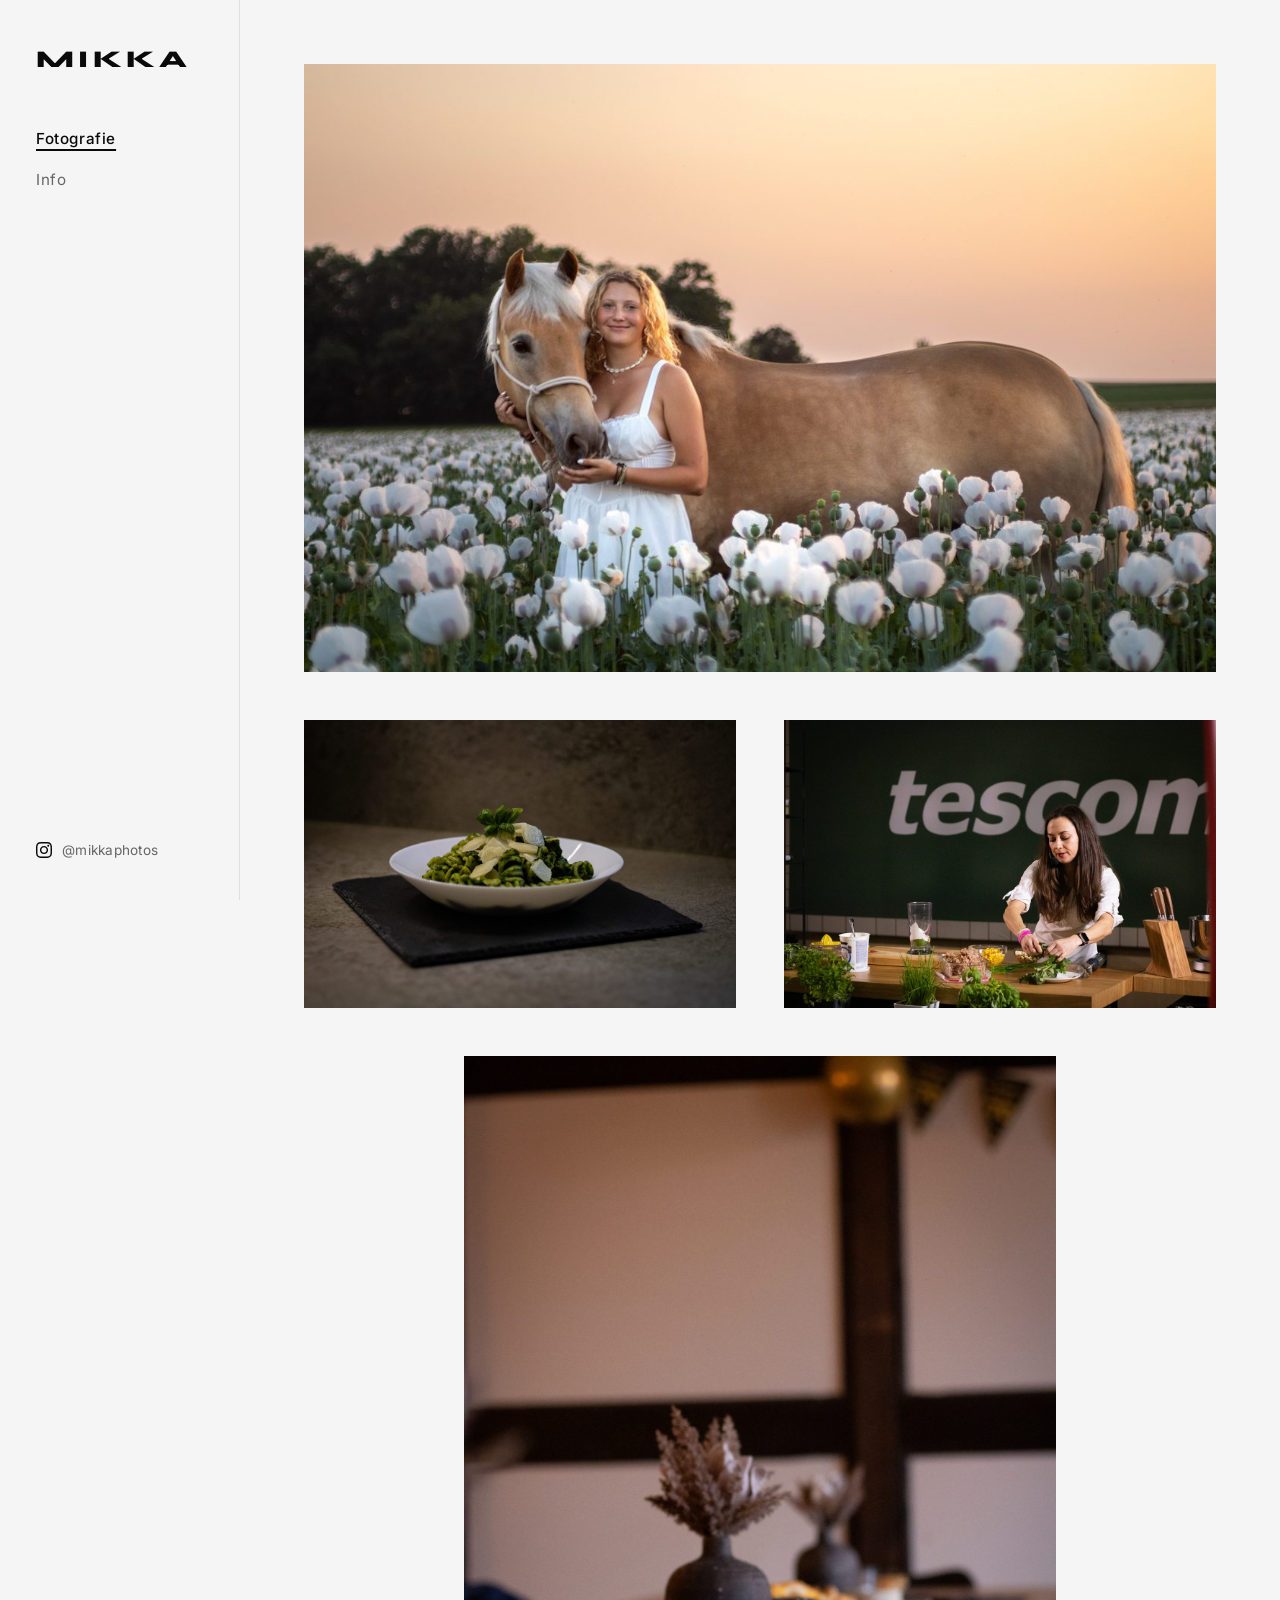
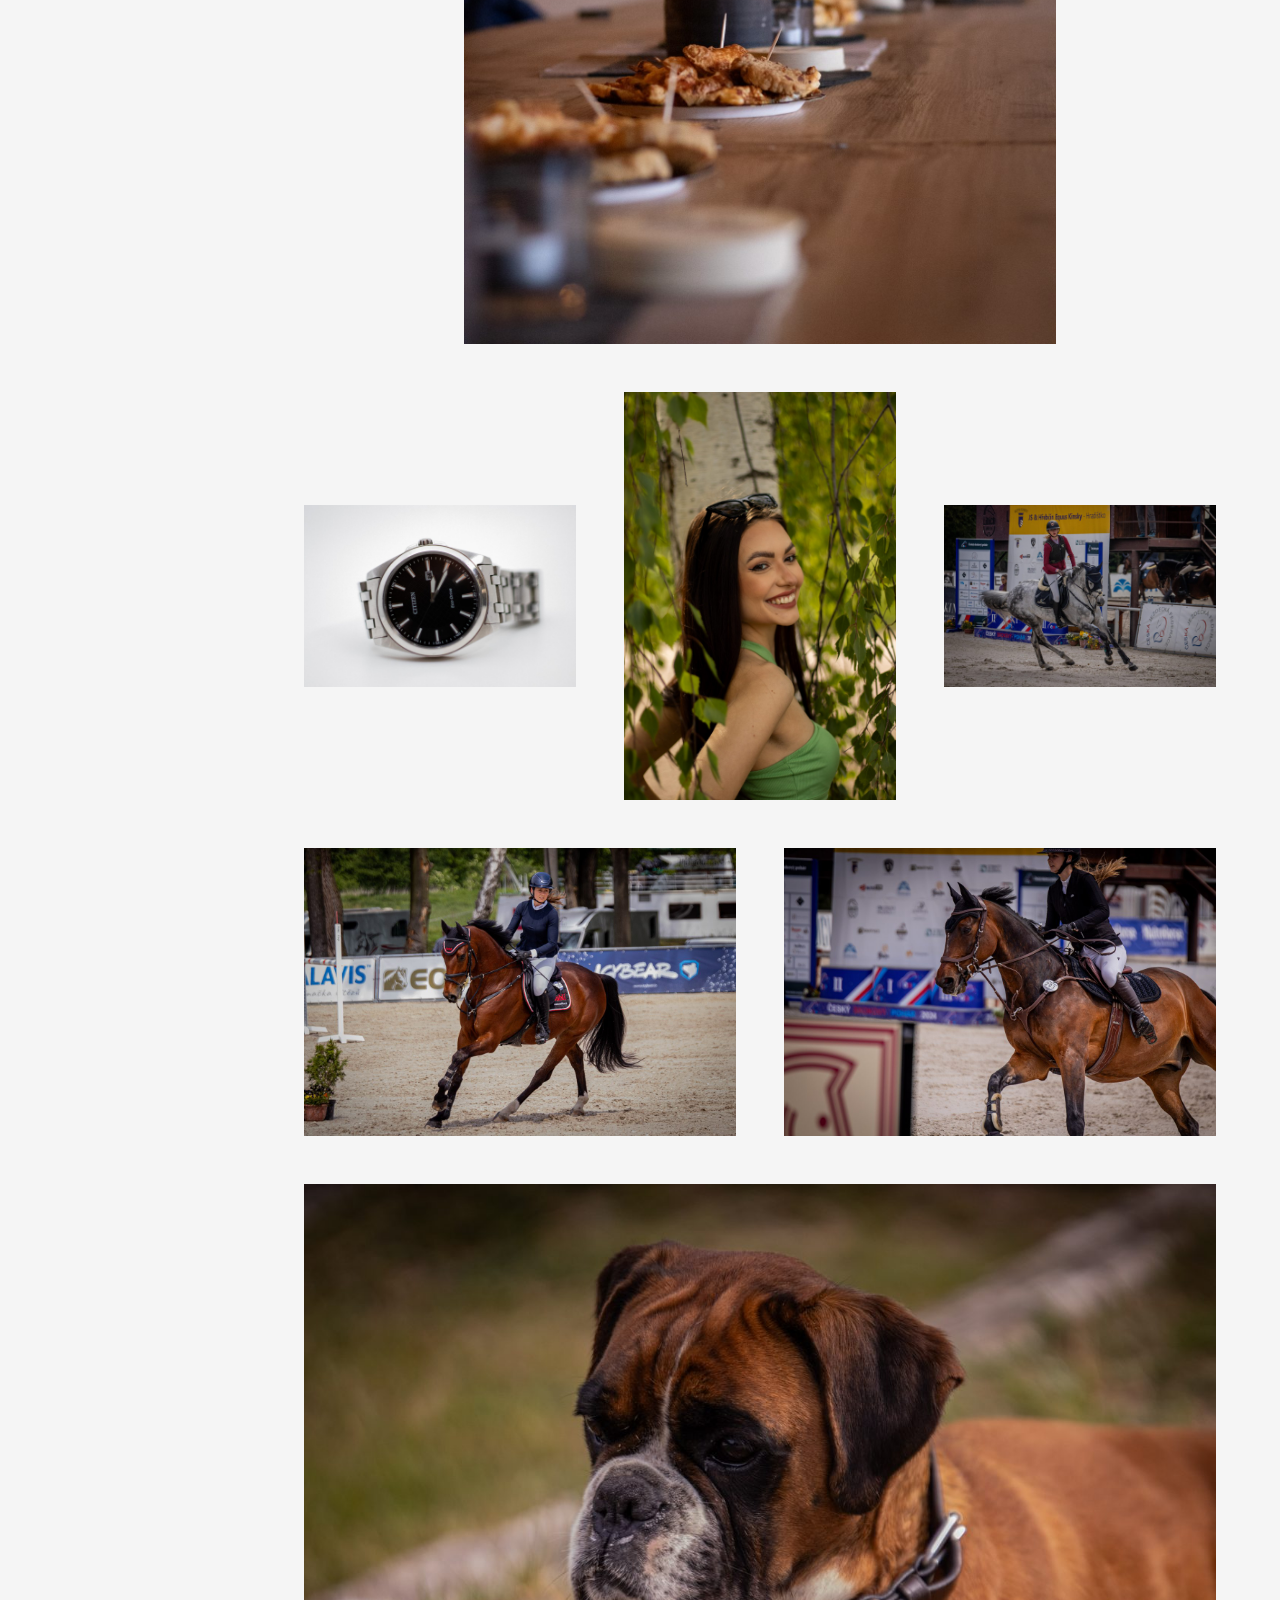
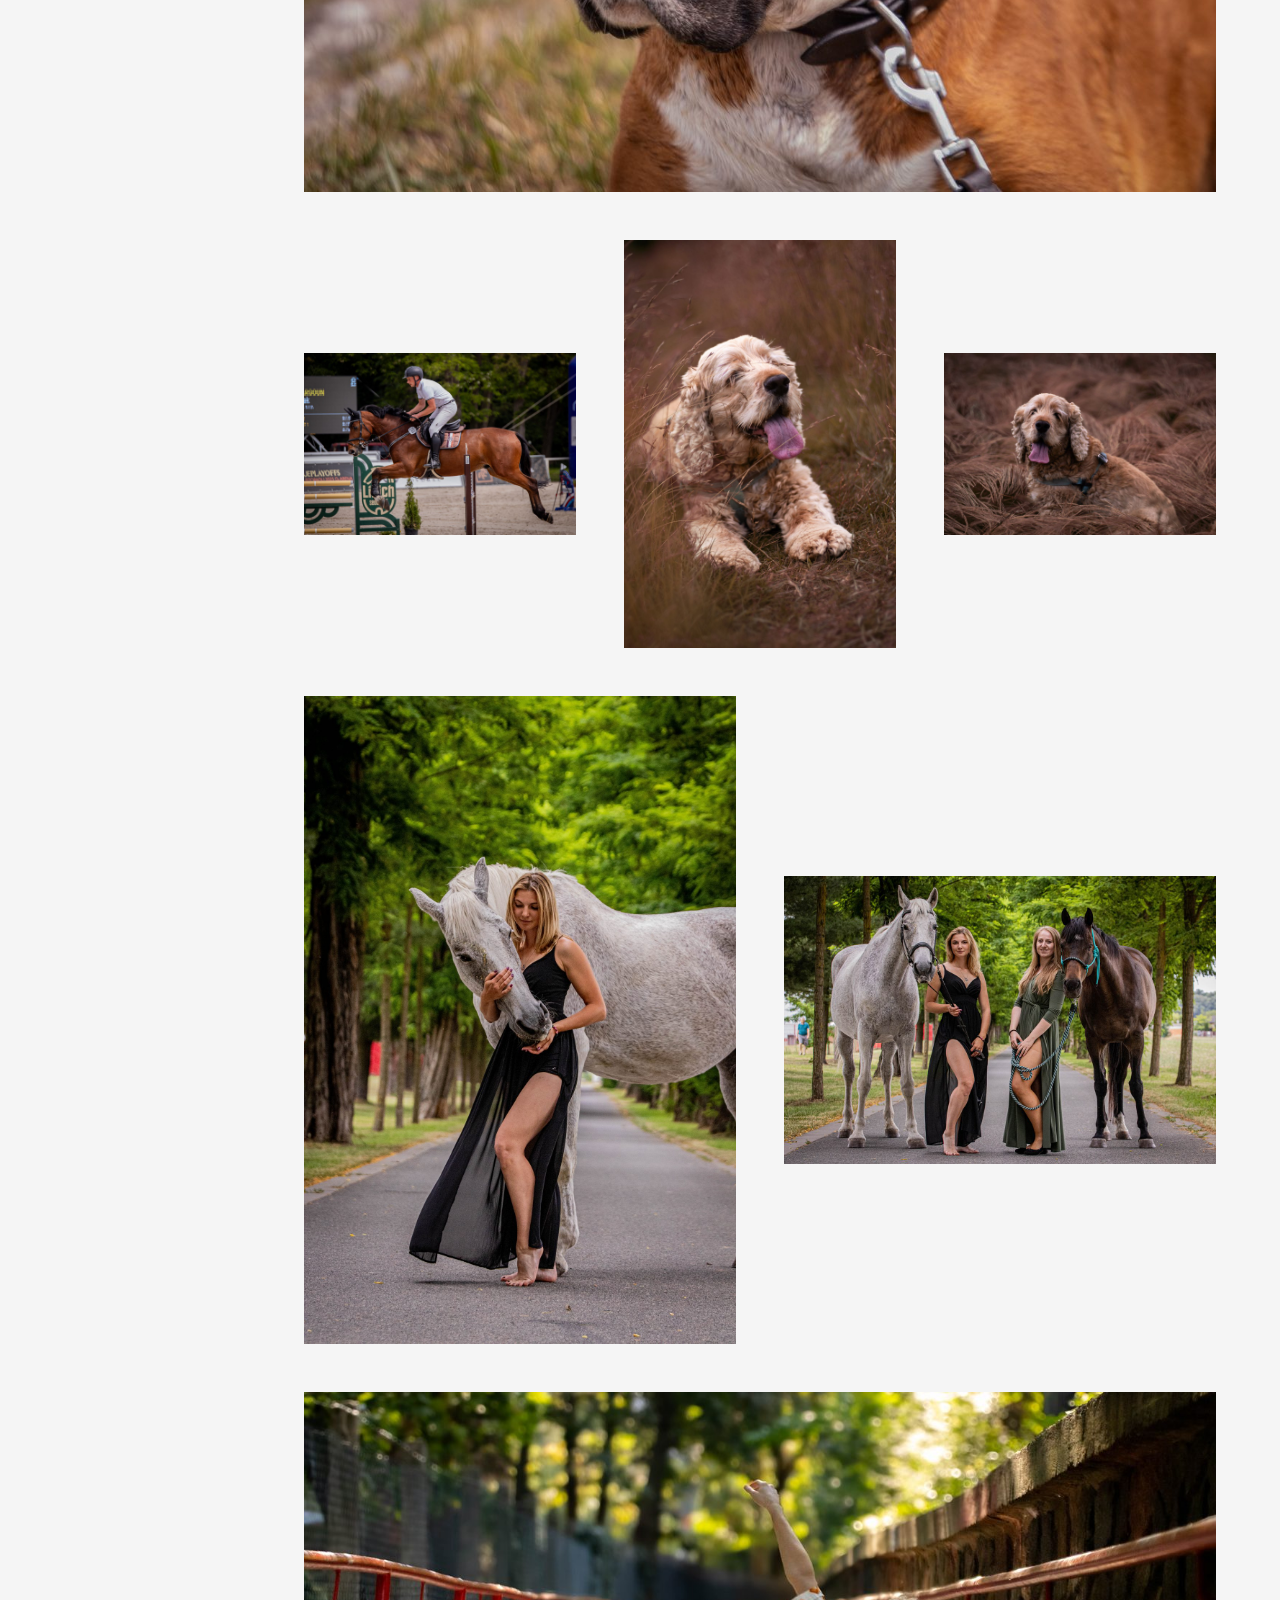
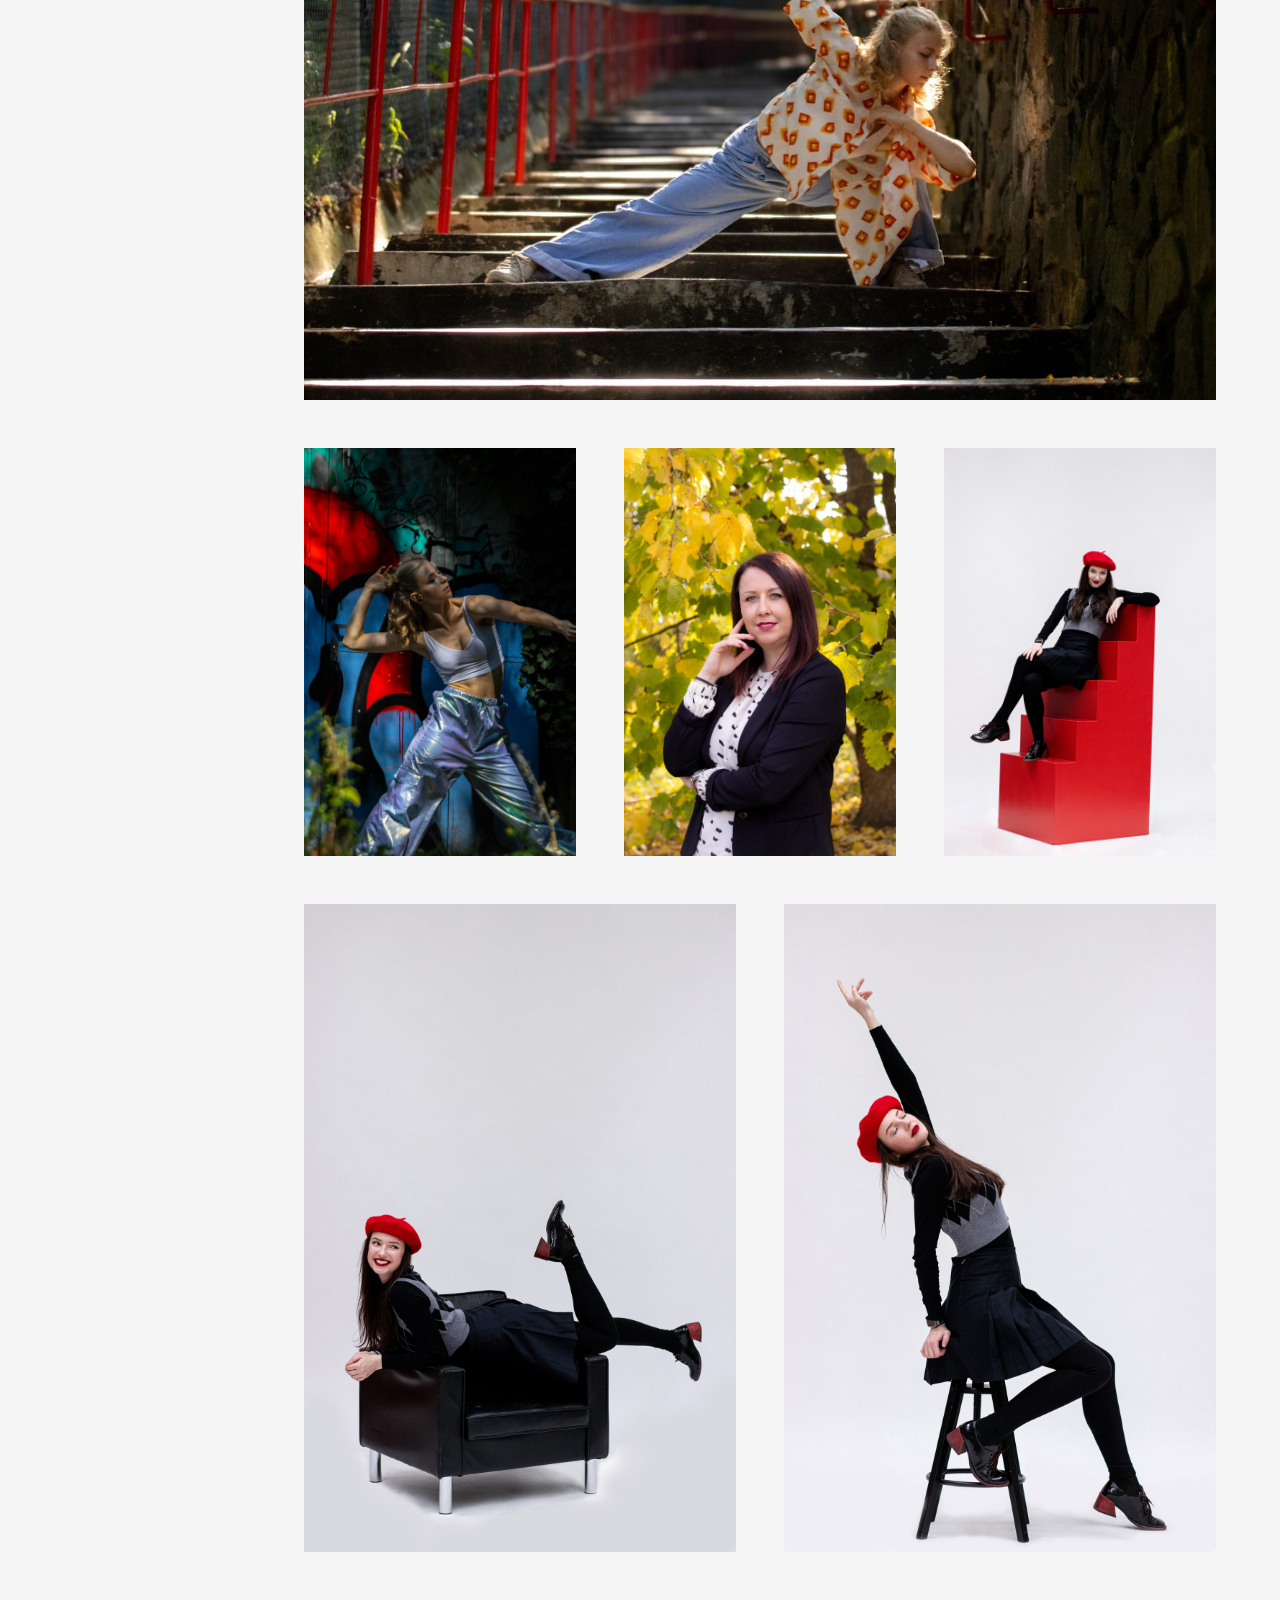
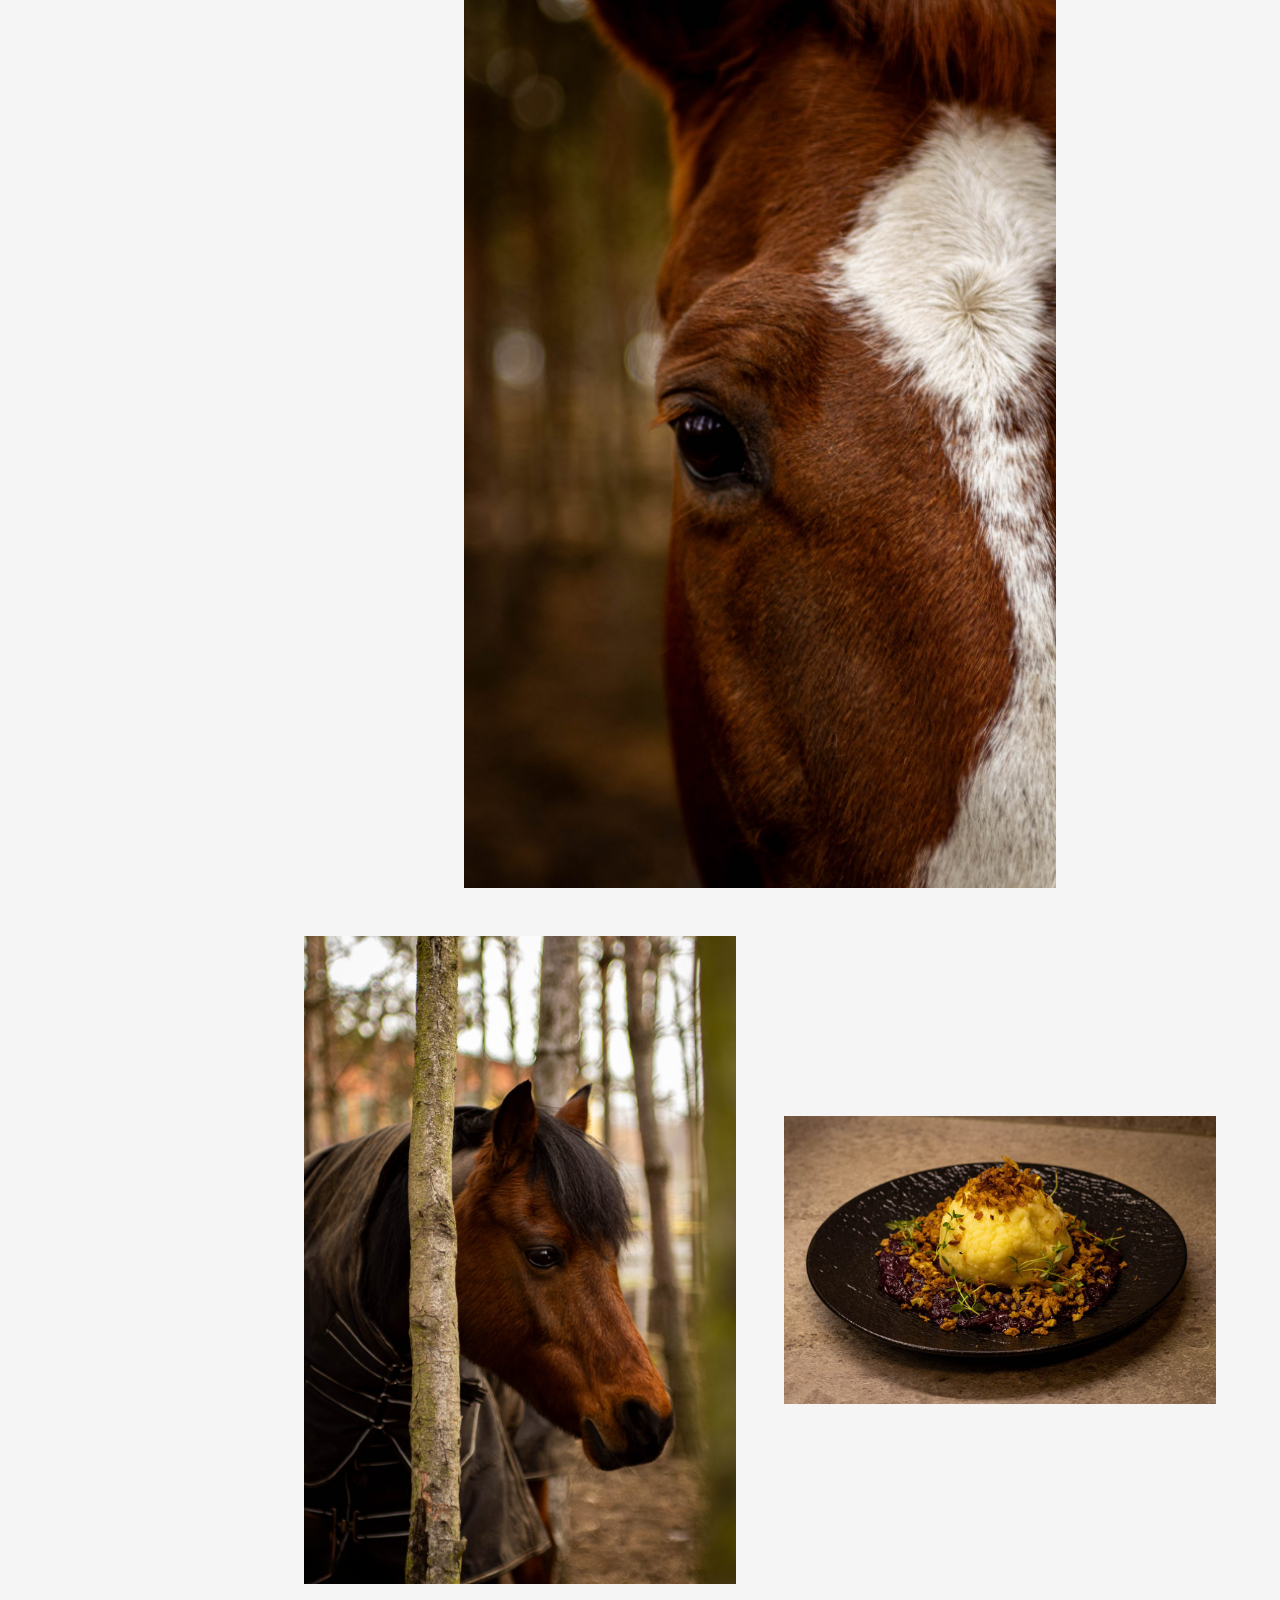
==== index.html @ 30b7735c "Initial commit: MIKKA photography portfolio" ====
<!DOCTYPE html>
<html lang="en">
<head>
  <meta charset="UTF-8">
  <meta name="viewport" content="width=device-width, initial-scale=1.0">
  <title>MIKKA - Photography</title>
  <meta name="description" content="Minimal, avant-garde photography portfolio by Mikka Spanhelova.">
  
  <!-- Typography: Inter & Syne -->
  <link rel="preconnect" href="https://fonts.googleapis.com">
  <link rel="preconnect" href="https://fonts.gstatic.com" crossorigin>
  <link href="https://fonts.googleapis.com/css2?family=Inter:wght@300;400;500&family=Syne:wght@700;800&display=swap" rel="stylesheet">
  
  <!-- Stylesheet -->
  <link rel="stylesheet" href="css/style.css">
</head>
<body>

  <!-- Mobile Top Bar -->
  <header class="mobile-header">
    <a href="index.html" class="mobile-brand">MIKKA</a>
    <button class="burger-btn" aria-label="Toggle navigation menu" aria-expanded="false" type="button">
      <span class="burger-line"></span>
      <span class="burger-line"></span>
    </button>
  </header>

  <!-- Mobile Fullscreen Overlay Menu -->
  <div class="mobile-menu-overlay" aria-hidden="true">
    <nav class="mobile-nav">
      <a href="index.html" class="mobile-nav-link active">Fotografie</a>
      <a href="info.html" class="mobile-nav-link">Info</a>
    </nav>
    <div class="mobile-menu-bottom">
      <a href="https://www.instagram.com/mikkaphotos/" target="_blank" rel="noopener noreferrer" class="mobile-instagram">
        <svg xmlns="http://www.w3.org/2000/svg" viewBox="0 0 24 24" width="20" height="20">
          <path d="M12 2.163c3.204 0 3.584.012 4.85.07 3.252.148 4.771 1.691 4.919 4.919.058 1.265.069 1.645.069 4.849 0 3.205-.012 3.584-.069 4.849-.149 3.225-1.664 4.771-4.919 4.919-1.266.058-1.644.07-4.85.07-3.204 0-3.584-.012-4.849-.07-3.26-.149-4.771-1.699-4.919-4.92-.058-1.265-.07-1.644-.07-4.849 0-3.204.013-3.583.07-4.849.149-3.227 1.664-4.771 4.919-4.919 1.266-.057 1.645-.069 4.849-.069zm0-2.163c-3.259 0-3.667.014-4.947.072-4.358.2-6.78 2.618-6.98 6.98-.059 1.281-.073 1.689-.073 4.948 0 3.259.014 3.668.072 4.948.2 4.358 2.618 6.78 6.98 6.98 1.281.058 1.689.072 4.948.072 3.259 0 3.668-.014 4.948-.072 4.354-.2 6.782-2.618 6.979-6.98.059-1.28.073-1.689.073-4.948 0-3.259-.014-3.667-.072-4.947-.196-4.354-2.617-6.78-6.979-6.98-1.281-.059-1.69-.073-4.949-.073zm0 5.838c-3.403 0-6.162 2.759-6.162 6.162s2.759 6.163 6.162 6.163 6.162-2.759 6.162-6.163c0-3.403-2.759-6.162-6.162-6.162zm0 10.162c-2.209 0-4-1.79-4-4 0-2.209 1.791-4 4-4s4 1.791 4 4c0 2.21-1.791 4-4 4zm6.406-11.845c-.796 0-1.441.645-1.441 1.44s.645 1.44 1.441 1.44c.795 0 1.439-.645 1.439-1.44s-.644-1.44-1.439-1.44z"/>
        </svg>
        <span>@mikkaphotos</span>
      </a>
    </div>
  </div>

  <!-- Desktop Fixed Sidebar Navigation -->
  <aside class="sidebar">
    <div class="sidebar-top">
      <a href="index.html" class="brand-link">
        <h1 class="brand-title">MIKKA</h1>
      </a>
      <nav class="sidebar-nav">
        <a href="index.html" class="nav-link active">Fotografie</a>
        <a href="info.html" class="nav-link">Info</a>
      </nav>
    </div>
    <div class="sidebar-bottom">
      <a href="https://www.instagram.com/mikkaphotos/" target="_blank" rel="noopener noreferrer" class="sidebar-instagram">
        <svg xmlns="http://www.w3.org/2000/svg" viewBox="0 0 24 24" width="16" height="16">
          <path d="M12 2.163c3.204 0 3.584.012 4.85.07 3.252.148 4.771 1.691 4.919 4.919.058 1.265.069 1.645.069 4.849 0 3.205-.012 3.584-.069 4.849-.149 3.225-1.664 4.771-4.919 4.919-1.266.058-1.644.07-4.85.07-3.204 0-3.584-.012-4.849-.07-3.26-.149-4.771-1.699-4.919-4.92-.058-1.265-.07-1.644-.07-4.849 0-3.204.013-3.583.07-4.849.149-3.227 1.664-4.771 4.919-4.919 1.266-.057 1.645-.069 4.849-.069zm0-2.163c-3.259 0-3.667.014-4.947.072-4.358.2-6.78 2.618-6.98 6.98-.059 1.281-.073 1.689-.073 4.948 0 3.259.014 3.668.072 4.948.2 4.358 2.618 6.78 6.98 6.98 1.281.058 1.689.072 4.948.072 3.259 0 3.668-.014 4.948-.072 4.354-.2 6.782-2.618 6.979-6.98.059-1.28.073-1.689.073-4.948 0-3.259-.014-3.667-.072-4.947-.196-4.354-2.617-6.78-6.979-6.98-1.281-.059-1.69-.073-4.949-.073zm0 5.838c-3.403 0-6.162 2.759-6.162 6.162s2.759 6.163 6.162 6.163 6.162-2.759 6.162-6.163c0-3.403-2.759-6.162-6.162-6.162zm0 10.162c-2.209 0-4-1.79-4-4 0-2.209 1.791-4 4-4s4 1.791 4 4c0 2.21-1.791 4-4 4zm6.406-11.845c-.796 0-1.441.645-1.441 1.44s.645 1.44 1.441 1.44c.795 0 1.439-.645 1.439-1.44s-.644-1.44-1.439-1.44z"/>
        </svg>
        <span>@mikkaphotos</span>
      </a>
    </div>
  </aside>

  <!-- Main Content: Photography Gallery -->
  <main class="site-main">
    <div class="gallery-grid">
      
      <!-- 1. Large Spotlight (1 photo) -->
      <figure class="gallery-item landscape col-12" data-full="assets/photos/full/IMG_3573.jpg">
        <img class="lazy-image" src="data:image/svg+xml,%3Csvg xmlns='http://www.w3.org/2000/svg' viewBox='0 0 3 2'%3E%3C/svg%3E" data-src="assets/photos/grid/IMG_3573.jpg" alt="Photography by Mikka - IMG_3573" width="1400" height="933">
      </figure>

      <!-- 2 & 3. Duo (2 photos side by side) -->
      <figure class="gallery-item landscape col-6" data-full="assets/photos/full/IMG_5307.jpg">
        <img class="lazy-image" src="data:image/svg+xml,%3Csvg xmlns='http://www.w3.org/2000/svg' viewBox='0 0 3 2'%3E%3C/svg%3E" data-src="assets/photos/grid/IMG_5307.jpg" alt="Photography by Mikka - IMG_5307" width="1400" height="933">
      </figure>

      <figure class="gallery-item landscape col-6" data-full="assets/photos/full/IMG_5394.jpg">
        <img class="lazy-image" src="data:image/svg+xml,%3Csvg xmlns='http://www.w3.org/2000/svg' viewBox='0 0 3 2'%3E%3C/svg%3E" data-src="assets/photos/grid/IMG_5394.jpg" alt="Photography by Mikka - IMG_5394" width="1400" height="933">
      </figure>

      <!-- 4. Large Spotlight (1 photo) -->
      <figure class="gallery-item portrait col-12" data-full="assets/photos/full/IMG_5448.jpg">
        <img class="lazy-image" src="data:image/svg+xml,%3Csvg xmlns='http://www.w3.org/2000/svg' viewBox='0 0 2 3'%3E%3C/svg%3E" data-src="assets/photos/grid/IMG_5448.jpg" alt="Photography by Mikka - IMG_5448" width="933" height="1400">
      </figure>

      <!-- 5, 6, 7. Trio (3 photos side by side) -->
      <figure class="gallery-item landscape col-4" data-full="assets/photos/full/IMG_5694.jpg">
        <img class="lazy-image" src="data:image/svg+xml,%3Csvg xmlns='http://www.w3.org/2000/svg' viewBox='0 0 3 2'%3E%3C/svg%3E" data-src="assets/photos/grid/IMG_5694.jpg" alt="Photography by Mikka - IMG_5694" width="1400" height="933">
      </figure>

      <figure class="gallery-item portrait col-4" data-full="assets/photos/full/IMG_6136.jpg">
        <img class="lazy-image" src="data:image/svg+xml,%3Csvg xmlns='http://www.w3.org/2000/svg' viewBox='0 0 2 3'%3E%3C/svg%3E" data-src="assets/photos/grid/IMG_6136.jpg" alt="Photography by Mikka - IMG_6136" width="933" height="1400">
      </figure>

      <figure class="gallery-item landscape col-4" data-full="assets/photos/full/IMG_6313.jpg">
        <img class="lazy-image" src="data:image/svg+xml,%3Csvg xmlns='http://www.w3.org/2000/svg' viewBox='0 0 3 2'%3E%3C/svg%3E" data-src="assets/photos/grid/IMG_6313.jpg" alt="Photography by Mikka - IMG_6313" width="1400" height="933">
      </figure>

      <!-- 8 & 9. Duo (2 photos side by side) -->
      <figure class="gallery-item landscape col-6" data-full="assets/photos/full/IMG_6654.jpg">
        <img class="lazy-image" src="data:image/svg+xml,%3Csvg xmlns='http://www.w3.org/2000/svg' viewBox='0 0 3 2'%3E%3C/svg%3E" data-src="assets/photos/grid/IMG_6654.jpg" alt="Photography by Mikka - IMG_6654" width="1400" height="933">
      </figure>

      <figure class="gallery-item landscape col-6" data-full="assets/photos/full/IMG_6724.jpg">
        <img class="lazy-image" src="data:image/svg+xml,%3Csvg xmlns='http://www.w3.org/2000/svg' viewBox='0 0 3 2'%3E%3C/svg%3E" data-src="assets/photos/grid/IMG_6724.jpg" alt="Photography by Mikka - IMG_6724" width="1400" height="933">
      </figure>

      <!-- 10. Large Spotlight (1 photo) -->
      <figure class="gallery-item landscape col-12" data-full="assets/photos/full/IMG_6732.jpg">
        <img class="lazy-image" src="data:image/svg+xml,%3Csvg xmlns='http://www.w3.org/2000/svg' viewBox='0 0 3 2'%3E%3C/svg%3E" data-src="assets/photos/grid/IMG_6732.jpg" alt="Photography by Mikka - IMG_6732" width="1400" height="933">
      </figure>

      <!-- 11, 12, 13. Trio (3 photos side by side) -->
      <figure class="gallery-item landscape col-4" data-full="assets/photos/full/IMG_6738.jpg">
        <img class="lazy-image" src="data:image/svg+xml,%3Csvg xmlns='http://www.w3.org/2000/svg' viewBox='0 0 3 2'%3E%3C/svg%3E" data-src="assets/photos/grid/IMG_6738.jpg" alt="Photography by Mikka - IMG_6738" width="1400" height="933">
      </figure>

      <figure class="gallery-item portrait col-4" data-full="assets/photos/full/IMG_6927.jpg">
        <img class="lazy-image" src="data:image/svg+xml,%3Csvg xmlns='http://www.w3.org/2000/svg' viewBox='0 0 2 3'%3E%3C/svg%3E" data-src="assets/photos/grid/IMG_6927.jpg" alt="Photography by Mikka - IMG_6927" width="933" height="1400">
      </figure>

      <figure class="gallery-item landscape col-4" data-full="assets/photos/full/IMG_6962.jpg">
        <img class="lazy-image" src="data:image/svg+xml,%3Csvg xmlns='http://www.w3.org/2000/svg' viewBox='0 0 3 2'%3E%3C/svg%3E" data-src="assets/photos/grid/IMG_6962.jpg" alt="Photography by Mikka - IMG_6962" width="1400" height="933">
      </figure>

      <!-- 14 & 15. Duo (2 photos side by side) -->
      <figure class="gallery-item portrait col-6" data-full="assets/photos/full/IMG_7765.jpg">
        <img class="lazy-image" src="data:image/svg+xml,%3Csvg xmlns='http://www.w3.org/2000/svg' viewBox='0 0 2 3'%3E%3C/svg%3E" data-src="assets/photos/grid/IMG_7765.jpg" alt="Photography by Mikka - IMG_7765" width="933" height="1400">
      </figure>

      <figure class="gallery-item landscape col-6" data-full="assets/photos/full/IMG_7887.jpg">
        <img class="lazy-image" src="data:image/svg+xml,%3Csvg xmlns='http://www.w3.org/2000/svg' viewBox='0 0 3 2'%3E%3C/svg%3E" data-src="assets/photos/grid/IMG_7887.jpg" alt="Photography by Mikka - IMG_7887" width="1400" height="933">
      </figure>

      <!-- 16. Large Spotlight (1 photo) -->
      <figure class="gallery-item landscape col-12" data-full="assets/photos/full/IMG_8225.jpg">
        <img class="lazy-image" src="data:image/svg+xml,%3Csvg xmlns='http://www.w3.org/2000/svg' viewBox='0 0 3 2'%3E%3C/svg%3E" data-src="assets/photos/grid/IMG_8225.jpg" alt="Photography by Mikka - IMG_8225" width="1400" height="933">
      </figure>

      <!-- 17, 18, 19. Trio (3 photos side by side) -->
      <figure class="gallery-item portrait col-4" data-full="assets/photos/full/IMG_8557.jpg">
        <img class="lazy-image" src="data:image/svg+xml,%3Csvg xmlns='http://www.w3.org/2000/svg' viewBox='0 0 2 3'%3E%3C/svg%3E" data-src="assets/photos/grid/IMG_8557.jpg" alt="Photography by Mikka - IMG_8557" width="933" height="1400">
      </figure>

      <figure class="gallery-item portrait col-4" data-full="assets/photos/full/IMG_9347.jpg">
        <img class="lazy-image" src="data:image/svg+xml,%3Csvg xmlns='http://www.w3.org/2000/svg' viewBox='0 0 2 3'%3E%3C/svg%3E" data-src="assets/photos/grid/IMG_9347.jpg" alt="Photography by Mikka - IMG_9347" width="933" height="1400">
      </figure>

      <figure class="gallery-item portrait col-4" data-full="assets/photos/full/IMG_9410.jpg">
        <img class="lazy-image" src="data:image/svg+xml,%3Csvg xmlns='http://www.w3.org/2000/svg' viewBox='0 0 2 3'%3E%3C/svg%3E" data-src="assets/photos/grid/IMG_9410.jpg" alt="Photography by Mikka - IMG_9410" width="933" height="1400">
      </figure>

      <!-- 20 & 21. Duo (2 photos side by side) -->
      <figure class="gallery-item portrait col-6" data-full="assets/photos/full/IMG_9422.jpg">
        <img class="lazy-image" src="data:image/svg+xml,%3Csvg xmlns='http://www.w3.org/2000/svg' viewBox='0 0 2 3'%3E%3C/svg%3E" data-src="assets/photos/grid/IMG_9422.jpg" alt="Photography by Mikka - IMG_9422" width="933" height="1400">
      </figure>

      <figure class="gallery-item portrait col-6" data-full="assets/photos/full/IMG_9458.jpg">
        <img class="lazy-image" src="data:image/svg+xml,%3Csvg xmlns='http://www.w3.org/2000/svg' viewBox='0 0 2 3'%3E%3C/svg%3E" data-src="assets/photos/grid/IMG_9458.jpg" alt="Photography by Mikka - IMG_9458" width="933" height="1400">
      </figure>

      <!-- 22. Large Spotlight (1 photo) -->
      <figure class="gallery-item portrait col-12" data-full="assets/photos/full/IMG_9806.jpg">
        <img class="lazy-image" src="data:image/svg+xml,%3Csvg xmlns='http://www.w3.org/2000/svg' viewBox='0 0 2 3'%3E%3C/svg%3E" data-src="assets/photos/grid/IMG_9806.jpg" alt="Photography by Mikka - IMG_9806" width="933" height="1400">
      </figure>

      <!-- 23 & 24. Duo (2 photos side by side) -->
      <figure class="gallery-item portrait col-6" data-full="assets/photos/full/IMG_9862.jpg">
        <img class="lazy-image" src="data:image/svg+xml,%3Csvg xmlns='http://www.w3.org/2000/svg' viewBox='0 0 2 3'%3E%3C/svg%3E" data-src="assets/photos/grid/IMG_9862.jpg" alt="Photography by Mikka - IMG_9862" width="933" height="1400">
      </figure>

      <figure class="gallery-item landscape col-6" data-full="assets/photos/full/IMG_9884.jpg">
        <img class="lazy-image" src="data:image/svg+xml,%3Csvg xmlns='http://www.w3.org/2000/svg' viewBox='0 0 3 2'%3E%3C/svg%3E" data-src="assets/photos/grid/IMG_9884.jpg" alt="Photography by Mikka - IMG_9884" width="1400" height="933">
      </figure>

    </div>
  </main>

  <!-- Fullscreen Lightbox Overlay -->
  <div id="lightbox" class="lightbox" aria-hidden="true" role="dialog" aria-label="Photo Lightbox">
    <div class="lightbox-backdrop"></div>
    <button class="lightbox-close" aria-label="Close Lightbox" type="button">
      <svg viewBox="0 0 24 24" width="24" height="24">
        <line x1="18" y1="6" x2="6" y2="18" stroke="#ffffff" stroke-width="1.5" stroke-linecap="round"/>
        <line x1="6" y1="6" x2="18" y2="18" stroke="#ffffff" stroke-width="1.5" stroke-linecap="round"/>
      </svg>
    </button>
    <button class="lightbox-nav lightbox-prev" aria-label="Previous Photo" type="button">
      <svg viewBox="0 0 24 24" width="28" height="28">
        <polyline points="15 18 9 12 15 6" stroke="#ffffff" stroke-width="1.5" fill="none" stroke-linecap="round" stroke-linejoin="round"/>
      </svg>
    </button>
    <button class="lightbox-nav lightbox-next" aria-label="Next Photo" type="button">
      <svg viewBox="0 0 24 24" width="28" height="28">
        <polyline points="9 6 15 12 9 18" stroke="#ffffff" stroke-width="1.5" fill="none" stroke-linecap="round" stroke-linejoin="round"/>
      </svg>
    </button>
    <div class="lightbox-content">
      <img id="lightbox-img" src="" alt="Expanded photography preview">
      <div class="lightbox-counter" id="lightbox-counter">01 / 24</div>
    </div>
  </div>

  <!-- Scripts -->
  <script src="js/main.js"></script>
  <script src="js/gallery.js"></script>
</body>
</html>
---- css/style.css ----
/* ==========================================================================
   MIKKA - Avant-Garde Photography Portfolio
   Styles: Pure CSS3, Modern Grid & Flexbox, No Gradients
   ========================================================================== */

/* --------------------------------------------------------------------------
   Custom Properties (Design Tokens)
   -------------------------------------------------------------------------- */
:root {
  /* Color Palette - Monochromatic, Strict No Gradients */
  --bg-primary: #f5f5f5;
  --bg-sidebar: #f5f5f5;
  --bg-dark: #0a0a0a;
  --bg-surface: #eaeaea;
  --bg-lightbox: rgba(10, 10, 10, 0.95);

  --text-primary: #0a0a0a;
  --text-muted: #666666;
  --text-inverse: #ffffff;
  --text-inverse-muted: rgba(255, 255, 255, 0.6);

  --border-color: #dfdfdf;
  --border-light: rgba(10, 10, 10, 0.08);
  --border-dark: rgba(255, 255, 255, 0.15);

  /* Layout */
  --sidebar-width: 240px;
  --mobile-header-height: 60px;
  --grid-gap: 48px;
  --max-content-width: 1600px;

  /* Typography */
  --font-heading: 'Syne', -apple-system, BlinkMacSystemFont, "Segoe UI", sans-serif;
  --font-body: 'Inter', -apple-system, BlinkMacSystemFont, "Segoe UI", sans-serif;

  /* Transitions */
  --ease-editorial: cubic-bezier(0.16, 1, 0.3, 1);
  --duration-fast: 0.2s;
  --duration-normal: 0.4s;
  --duration-slow: 0.6s;
}

/* --------------------------------------------------------------------------
   Reset & Base Styles
   -------------------------------------------------------------------------- */
*,
*::before,
*::after {
  box-sizing: border-box;
  margin: 0;
  padding: 0;
}

html {
  font-size: 16px;
  scroll-behavior: smooth;
  background-color: var(--bg-primary);
  color: var(--text-primary);
  -webkit-text-size-adjust: 100%;
}

body {
  font-family: var(--font-body);
  font-weight: 400;
  line-height: 1.5;
  background-color: var(--bg-primary);
  color: var(--text-primary);
  min-height: 100vh;
  -webkit-font-smoothing: antialiased;
  -moz-osx-font-smoothing: grayscale;
}

body.lightbox-open,
body.menu-open {
  overflow: hidden;
}

img {
  max-width: 100%;
  display: block;
}

a {
  color: inherit;
  text-decoration: none;
}

button {
  font-family: inherit;
  background: none;
  border: none;
  cursor: pointer;
  color: inherit;
}

/* --------------------------------------------------------------------------
   Desktop Sidebar Navigation (inspired by manurosaleny.es)
   -------------------------------------------------------------------------- */
.sidebar {
  position: fixed;
  top: 0;
  left: 0;
  width: var(--sidebar-width);
  height: 100vh;
  background-color: var(--bg-sidebar);
  border-right: 1px solid var(--border-color);
  padding: 48px 36px 40px 36px;
  display: flex;
  flex-direction: column;
  justify-content: space-between;
  z-index: 100;
}

.sidebar-top {
  display: flex;
  flex-direction: column;
}

.brand-link {
  display: block;
  margin-bottom: 56px;
}

.brand-title {
  font-family: var(--font-heading);
  font-weight: 800;
  font-size: 1.5rem;
  letter-spacing: 0.18em;
  text-transform: uppercase;
  color: var(--text-primary);
  line-height: 1;
}

.sidebar-nav {
  display: flex;
  flex-direction: column;
  gap: 18px;
}

.nav-link {
  font-family: var(--font-body);
  font-size: 0.95rem;
  font-weight: 400;
  letter-spacing: 0.04em;
  color: var(--text-muted);
  text-decoration: none;
  width: fit-content;
  transition: color var(--duration-fast) ease;
}

.nav-link:hover {
  color: var(--text-primary);
}

.nav-link.active {
  color: var(--text-primary);
  font-weight: 500;
  text-decoration: underline;
  text-underline-offset: 5px;
  text-decoration-thickness: 1.5px;
}

.sidebar-bottom {
  display: flex;
  flex-direction: column;
}

.sidebar-instagram {
  display: inline-flex;
  align-items: center;
  gap: 10px;
  font-family: var(--font-body);
  font-size: 0.85rem;
  letter-spacing: 0.02em;
  color: var(--text-muted);
  transition: color var(--duration-fast) ease;
  width: fit-content;
}

.sidebar-instagram svg {
  width: 16px;
  height: 16px;
  fill: var(--text-primary);
  flex-shrink: 0;
  transition: transform var(--duration-fast) ease;
}

.sidebar-instagram:hover {
  color: var(--text-primary);
}

.sidebar-instagram:hover svg {
  transform: scale(1.1);
}

/* --------------------------------------------------------------------------
   Mobile Navigation Header & Fullscreen Overlay
   -------------------------------------------------------------------------- */
.mobile-header {
  display: none;
}

.mobile-menu-overlay {
  display: none;
}

/* --------------------------------------------------------------------------
   Main Content Layout
   -------------------------------------------------------------------------- */
.site-main {
  margin-left: var(--sidebar-width);
  min-height: 100vh;
  padding: 64px 64px 120px 64px;
  max-width: var(--max-content-width);
}

/* --------------------------------------------------------------------------
   Photo Grid (inspired by ahmoo.se)
   -------------------------------------------------------------------------- */
.gallery-grid {
  display: grid;
  grid-template-columns: repeat(12, 1fr);
  gap: var(--grid-gap);
  align-items: center;
}

/* Gallery Item Container */
.gallery-item {
  position: relative;
  overflow: hidden;
  cursor: pointer;
  background-color: var(--bg-surface);
  margin: 0;
}

/* Natural Aspect Ratio Classes */
.gallery-item.landscape {
  aspect-ratio: 3 / 2;
}

.gallery-item.portrait {
  aspect-ratio: 2 / 3;
}

/* Grid Column Spans - Rhythmic Asymmetric Layout */
.gallery-item.col-12 {
  grid-column: span 12;
}

/* Spotlight Portrait centered with generous editorial margins */
.gallery-item.col-12.portrait {
  grid-column: 3 / span 8;
  max-width: 680px;
  width: 100%;
  margin: 0 auto;
}

.gallery-item.col-6 {
  grid-column: span 6;
}

.gallery-item.col-4 {
  grid-column: span 4;
}

/* Gallery Image Presentation */
.gallery-item img {
  width: 100%;
  height: 100%;
  object-fit: cover;
  display: block;
  transition: transform var(--duration-slow) var(--ease-editorial), opacity var(--duration-normal) ease;
  opacity: 0;
}

.gallery-item img.is-loaded {
  opacity: 1;
}

.gallery-item:hover img {
  transform: scale(1.02);
}

/* --------------------------------------------------------------------------
   Info Page Layout
   -------------------------------------------------------------------------- */
.info-main {
  display: flex;
  align-items: center;
  min-height: calc(100vh - 128px);
}

.info-container {
  max-width: 580px;
  padding: 40px 0;
}

.info-heading {
  font-family: var(--font-heading);
  font-weight: 800;
  font-size: 3.25rem;
  letter-spacing: -0.02em;
  line-height: 1.1;
  text-transform: uppercase;
  margin-bottom: 32px;
  color: var(--text-primary);
}

.info-text {
  font-family: var(--font-body);
  font-size: 1.125rem;
  font-weight: 300;
  line-height: 1.8;
  color: var(--text-primary);
  margin-bottom: 48px;
}

.info-contact {
  padding-top: 36px;
  border-top: 1px solid var(--border-color);
  display: flex;
  flex-direction: column;
  gap: 12px;
}

.info-contact-label {
  font-size: 0.95rem;
  color: var(--text-muted);
  letter-spacing: 0.01em;
}

.info-instagram-link {
  display: inline-flex;
  align-items: center;
  gap: 10px;
  font-family: var(--font-body);
  font-size: 1.05rem;
  font-weight: 500;
  color: var(--text-primary);
  text-decoration: underline;
  text-underline-offset: 4px;
  text-decoration-thickness: 1.5px;
  width: fit-content;
  transition: opacity var(--duration-fast) ease;
}

.info-instagram-link svg {
  width: 18px;
  height: 18px;
  fill: var(--text-primary);
  flex-shrink: 0;
}

.info-instagram-link:hover {
  opacity: 0.7;
}

/* --------------------------------------------------------------------------
   Fullscreen Lightbox Overlay
   -------------------------------------------------------------------------- */
.lightbox {
  position: fixed;
  inset: 0;
  width: 100%;
  height: 100%;
  background-color: var(--bg-lightbox);
  z-index: 9999;
  display: flex;
  align-items: center;
  justify-content: center;
  opacity: 0;
  visibility: hidden;
  transition: opacity var(--duration-normal) var(--ease-editorial), visibility var(--duration-normal) var(--ease-editorial);
}

.lightbox.is-open {
  opacity: 1;
  visibility: visible;
}

.lightbox-backdrop {
  position: absolute;
  inset: 0;
  width: 100%;
  height: 100%;
  cursor: pointer;
}

.lightbox-content {
  position: relative;
  z-index: 10000;
  display: flex;
  flex-direction: column;
  align-items: center;
  justify-content: center;
  max-width: 92vw;
  max-height: 90vh;
  pointer-events: auto;
}

.lightbox-img {
  max-width: 90vw;
  max-height: 84vh;
  width: auto;
  height: auto;
  object-fit: contain;
  display: block;
  user-select: none;
  transition: opacity var(--duration-fast) ease;
}

.lightbox-counter {
  margin-top: 16px;
  font-family: var(--font-heading);
  font-weight: 700;
  font-size: 0.8rem;
  letter-spacing: 0.18em;
  color: var(--text-inverse-muted);
  text-transform: uppercase;
}

/* Lightbox Navigation & Close Buttons */
.lightbox-close {
  position: absolute;
  top: 24px;
  right: 28px;
  width: 48px;
  height: 48px;
  background: transparent;
  border: none;
  cursor: pointer;
  display: flex;
  align-items: center;
  justify-content: center;
  z-index: 10001;
  padding: 0;
  opacity: 0.75;
  transition: opacity var(--duration-fast) ease, transform var(--duration-fast) ease;
}

.lightbox-close:hover {
  opacity: 1;
  transform: scale(1.1);
}

.lightbox-nav {
  position: absolute;
  top: 50%;
  transform: translateY(-50%);
  width: 56px;
  height: 72px;
  background: transparent;
  border: none;
  cursor: pointer;
  display: flex;
  align-items: center;
  justify-content: center;
  z-index: 10001;
  padding: 0;
  opacity: 0.75;
  transition: opacity var(--duration-fast) ease, transform var(--duration-fast) ease;
}

.lightbox-prev {
  left: 20px;
}

.lightbox-next {
  right: 20px;
}

.lightbox-nav:hover {
  opacity: 1;
  transform: translateY(-50%) scale(1.12);
}

/* --------------------------------------------------------------------------
   Responsive Breakpoints
   -------------------------------------------------------------------------- */
/* Tablet (max-width: 1024px) */
@media (max-width: 1024px) {
  :root {
    --grid-gap: 36px;
  }

  .site-main {
    padding: 48px 40px 96px 40px;
  }

  .gallery-item.col-4 {
    grid-column: span 6;
  }

  .gallery-item.col-12.portrait {
    grid-column: 2 / span 10;
  }
}

/* Mobile (max-width: 768px) */
@media (max-width: 768px) {
  :root {
    --grid-gap: 24px;
  }

  /* Hide Desktop Sidebar */
  .sidebar {
    display: none;
  }

  /* Show Mobile Header */
  .mobile-header {
    display: flex;
    position: fixed;
    top: 0;
    left: 0;
    width: 100%;
    height: var(--mobile-header-height);
    background-color: var(--bg-sidebar);
    border-bottom: 1px solid var(--border-color);
    padding: 0 20px;
    align-items: center;
    justify-content: space-between;
    z-index: 200;
  }

  .mobile-brand {
    font-family: var(--font-heading);
    font-size: 1.25rem;
    font-weight: 800;
    letter-spacing: 0.18em;
    text-transform: uppercase;
    color: var(--text-primary);
  }

  /* Burger Menu Button (2 thin lines) */
  .burger-btn {
    width: 36px;
    height: 36px;
    background: transparent;
    border: none;
    cursor: pointer;
    display: flex;
    flex-direction: column;
    justify-content: center;
    align-items: flex-end;
    gap: 7px;
    padding: 0;
    z-index: 300;
  }

  .burger-line {
    width: 24px;
    height: 1.5px;
    background-color: var(--text-primary);
    display: block;
    transition: transform var(--duration-normal) var(--ease-editorial), width var(--duration-normal) var(--ease-editorial);
    transform-origin: center;
  }

  .burger-btn.is-active .burger-line:first-child {
    transform: translateY(4.25px) rotate(45deg);
    width: 22px;
  }

  .burger-btn.is-active .burger-line:last-child {
    transform: translateY(-4.25px) rotate(-45deg);
    width: 22px;
  }

  /* Mobile Fullscreen Overlay Menu */
  .mobile-menu-overlay {
    display: flex;
    position: fixed;
    top: 0;
    left: 0;
    width: 100%;
    height: 100vh;
    background-color: var(--bg-primary);
    z-index: 250;
    flex-direction: column;
    justify-content: space-between;
    padding: 100px 28px 48px 28px;
    opacity: 0;
    visibility: hidden;
    transition: opacity var(--duration-normal) var(--ease-editorial), visibility var(--duration-normal) var(--ease-editorial);
  }

  .mobile-menu-overlay.is-open {
    opacity: 1;
    visibility: visible;
  }

  .mobile-nav {
    display: flex;
    flex-direction: column;
    gap: 24px;
  }

  .mobile-nav-link {
    font-family: var(--font-heading);
    font-size: 2.25rem;
    font-weight: 700;
    letter-spacing: 0.05em;
    text-transform: uppercase;
    color: var(--text-primary);
    text-decoration: none;
    transition: opacity var(--duration-fast) ease;
  }

  .mobile-nav-link.active {
    text-decoration: underline;
    text-underline-offset: 8px;
    text-decoration-thickness: 2px;
  }

  .mobile-menu-bottom {
    display: flex;
    align-items: center;
    border-top: 1px solid var(--border-color);
    padding-top: 24px;
  }

  .mobile-instagram {
    display: inline-flex;
    align-items: center;
    gap: 10px;
    font-family: var(--font-body);
    font-size: 0.95rem;
    color: var(--text-primary);
  }

  .mobile-instagram svg {
    width: 18px;
    height: 18px;
    fill: var(--text-primary);
  }

  /* Main Content on Mobile */
  .site-main {
    margin-left: 0;
    padding: calc(var(--mobile-header-height) + 28px) 16px 64px 16px;
  }

  /* Grid on Mobile: Clean Full Width Stacking */
  .gallery-grid {
    grid-template-columns: 1fr;
    gap: 20px;
  }

  .gallery-item.col-12,
  .gallery-item.col-12.portrait,
  .gallery-item.col-6,
  .gallery-item.col-4 {
    grid-column: 1 / -1;
    max-width: 100%;
    margin: 0;
  }

  /* Info page on mobile */
  .info-main {
    min-height: auto;
    padding-top: 24px;
  }

  .info-container {
    max-width: 100%;
    padding: 0;
  }

  .info-heading {
    font-size: 2.5rem;
    margin-bottom: 24px;
  }

  .info-text {
    font-size: 1.05rem;
    margin-bottom: 36px;
  }

  /* Lightbox on Mobile */
  .lightbox-nav {
    width: 44px;
    height: 60px;
  }

  .lightbox-prev {
    left: 8px;
  }

  .lightbox-next {
    right: 8px;
  }

  .lightbox-close {
    top: 16px;
    right: 16px;
  }

  .lightbox-img {
    max-width: 94vw;
    max-height: 76vh;
  }
}
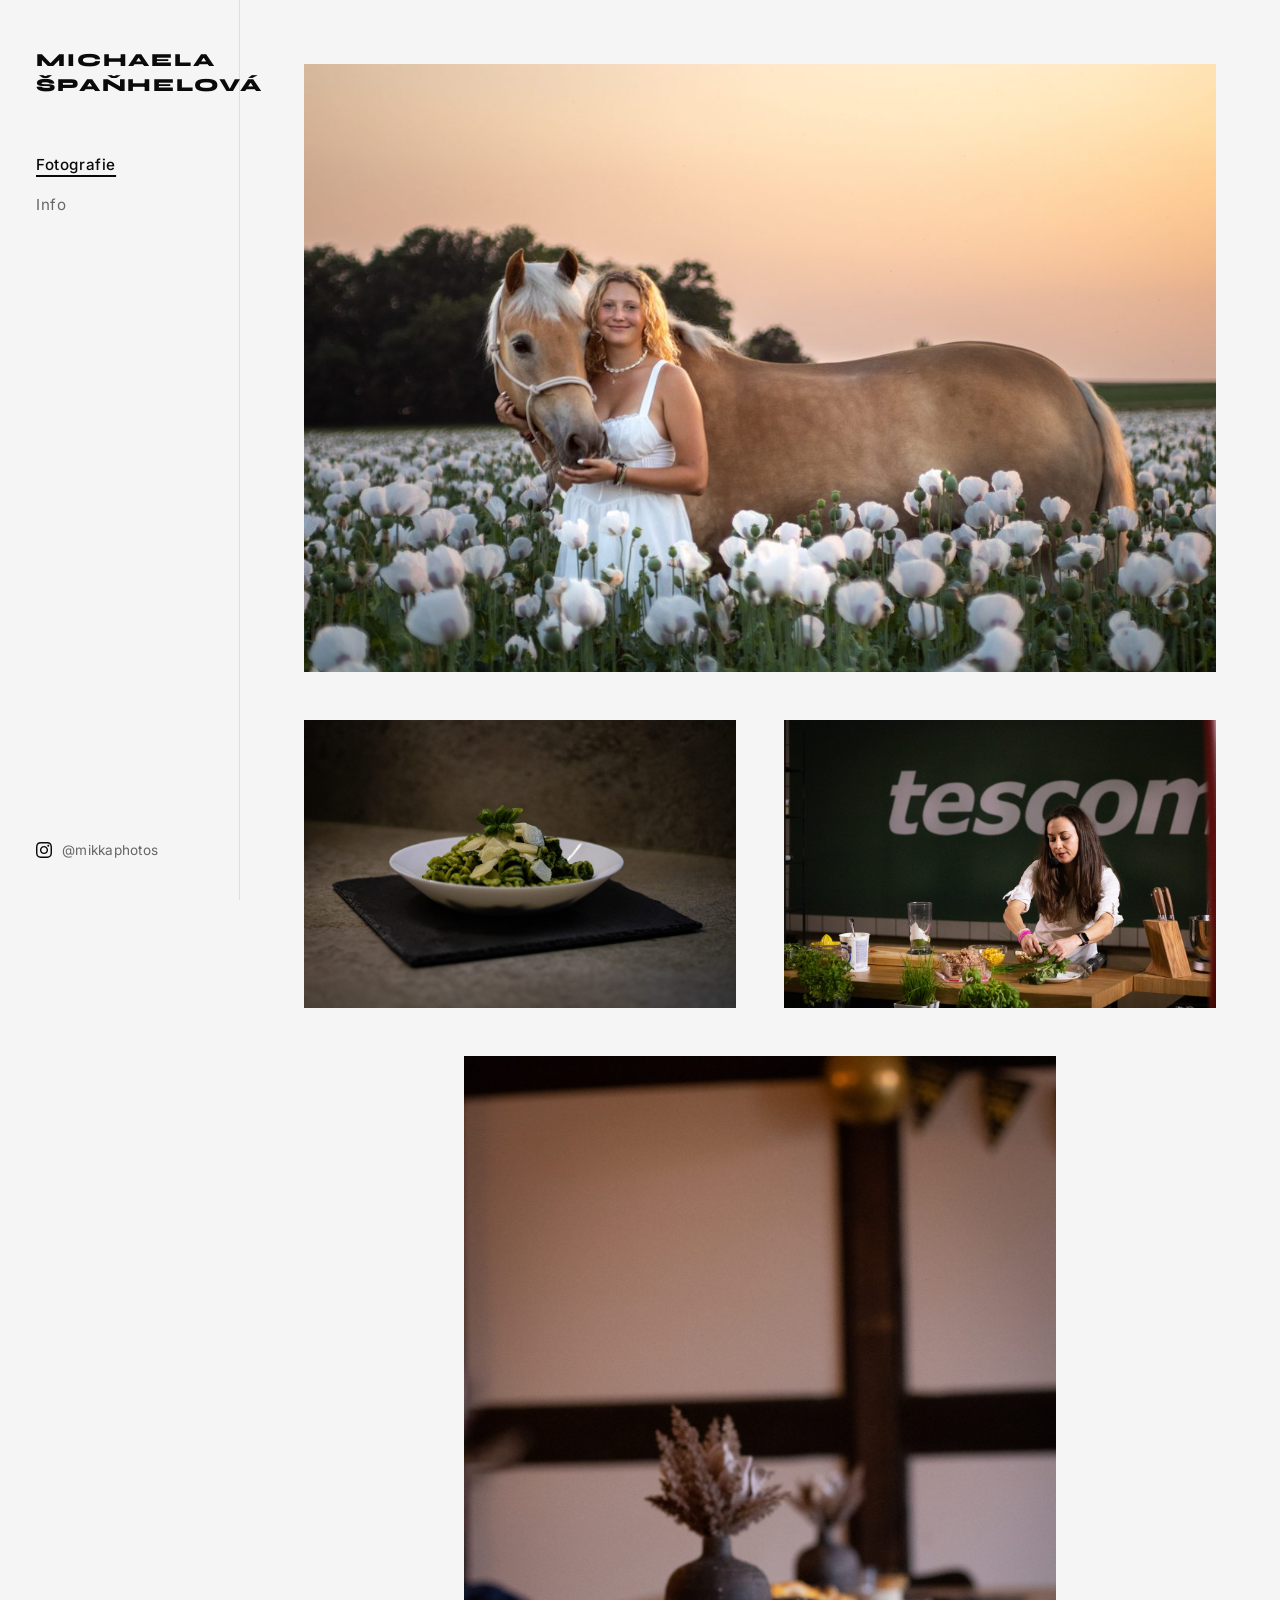
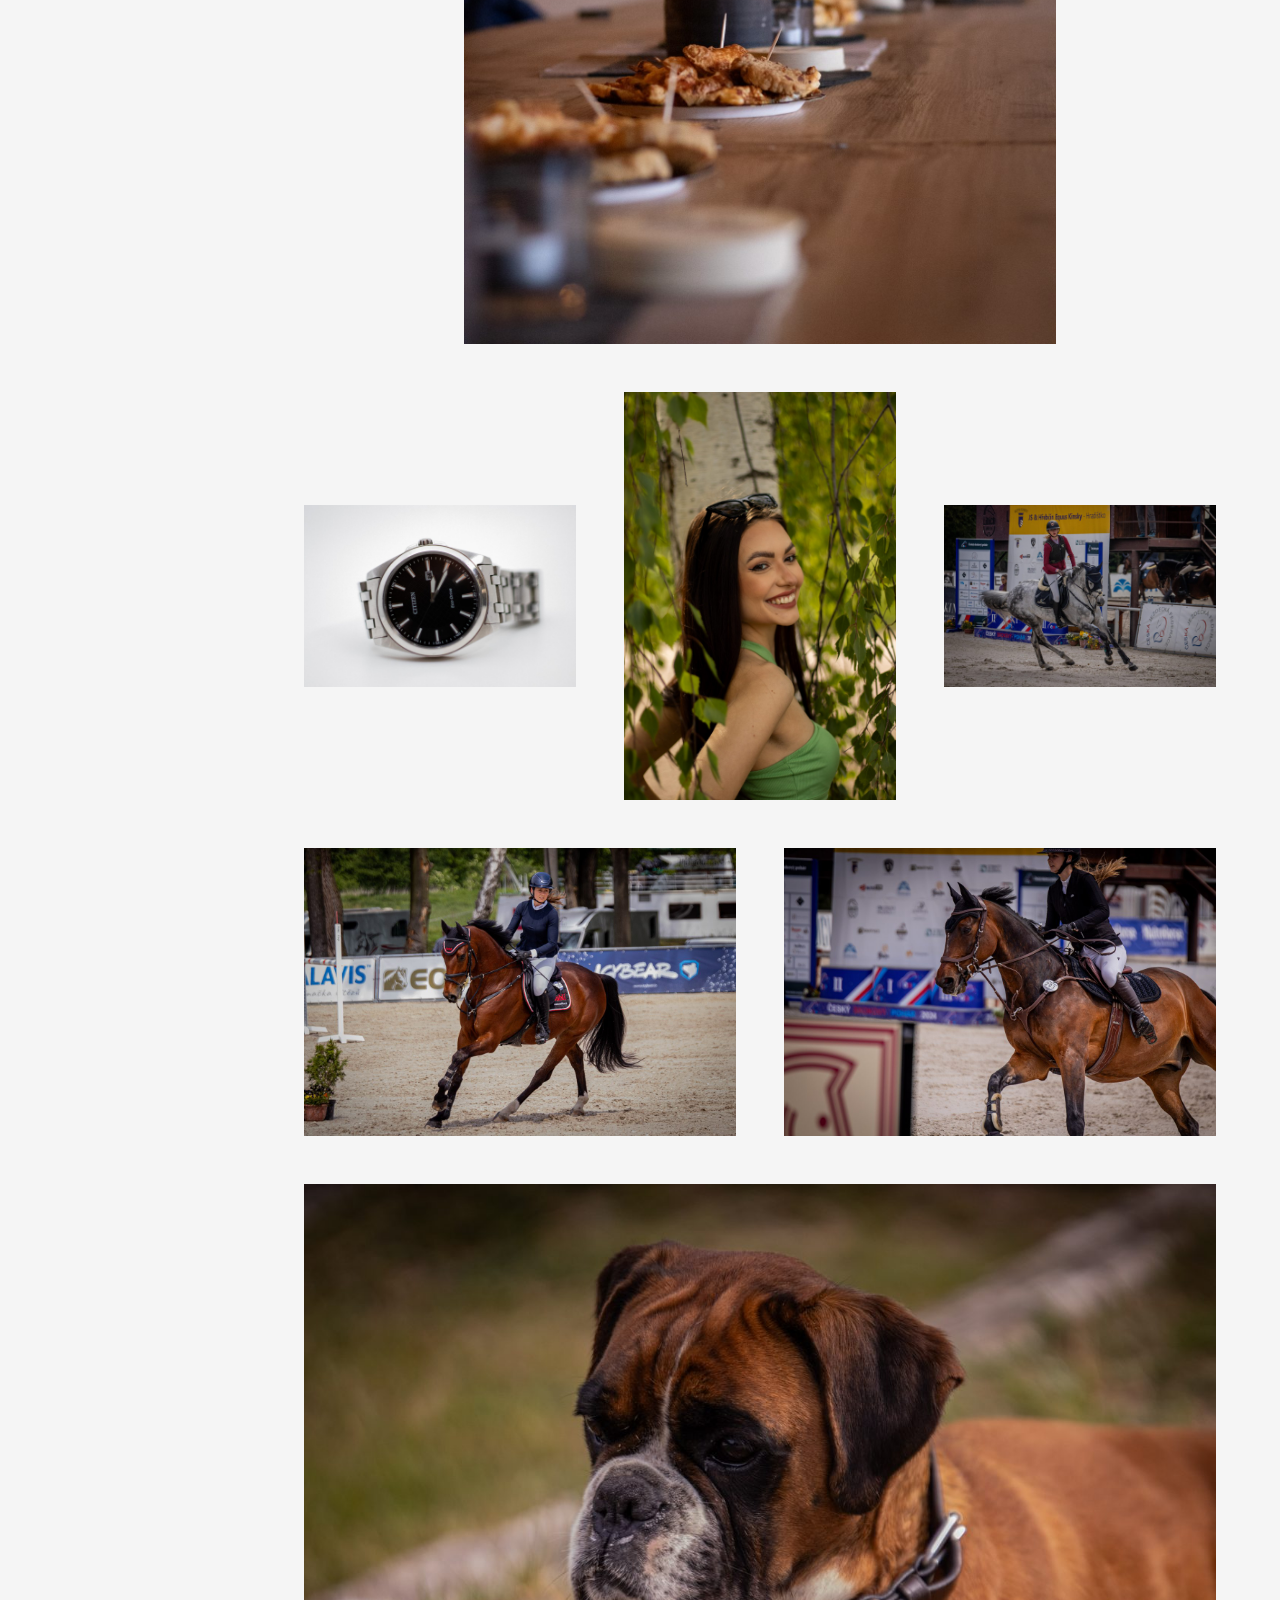
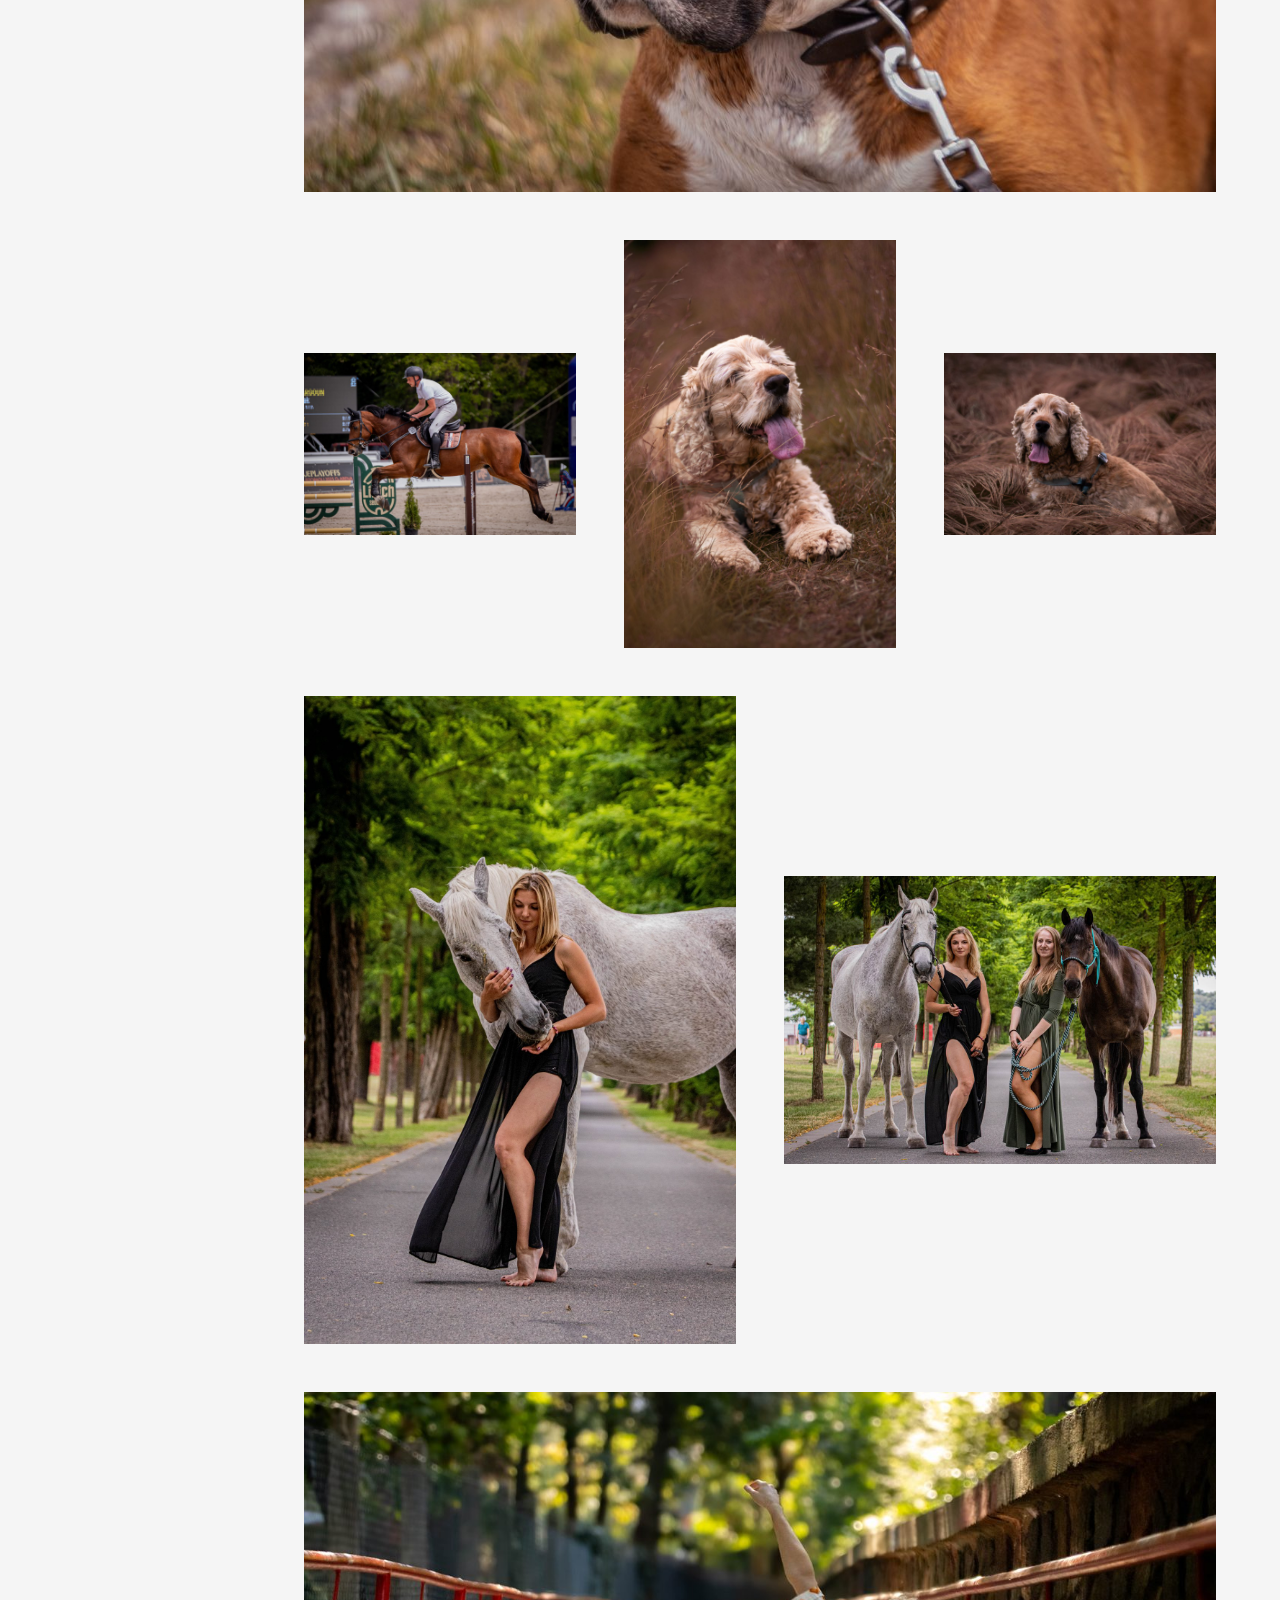
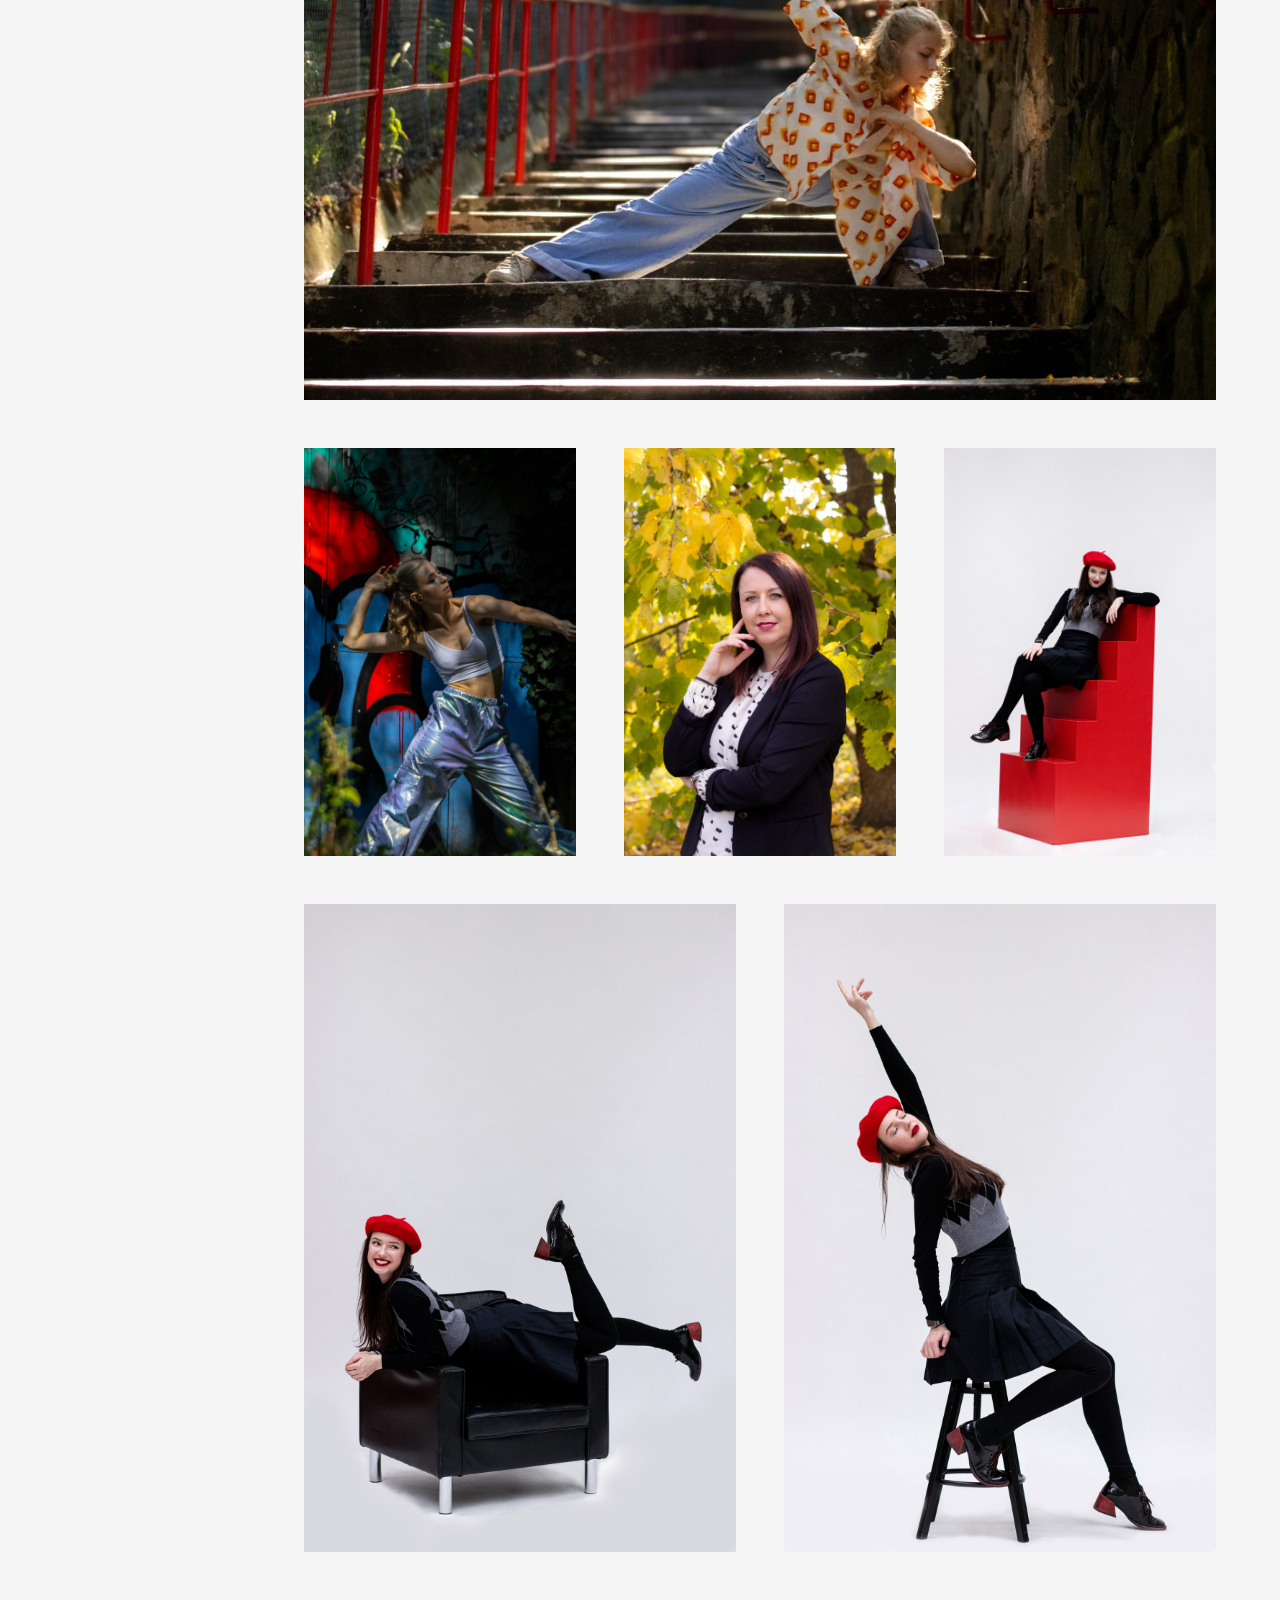
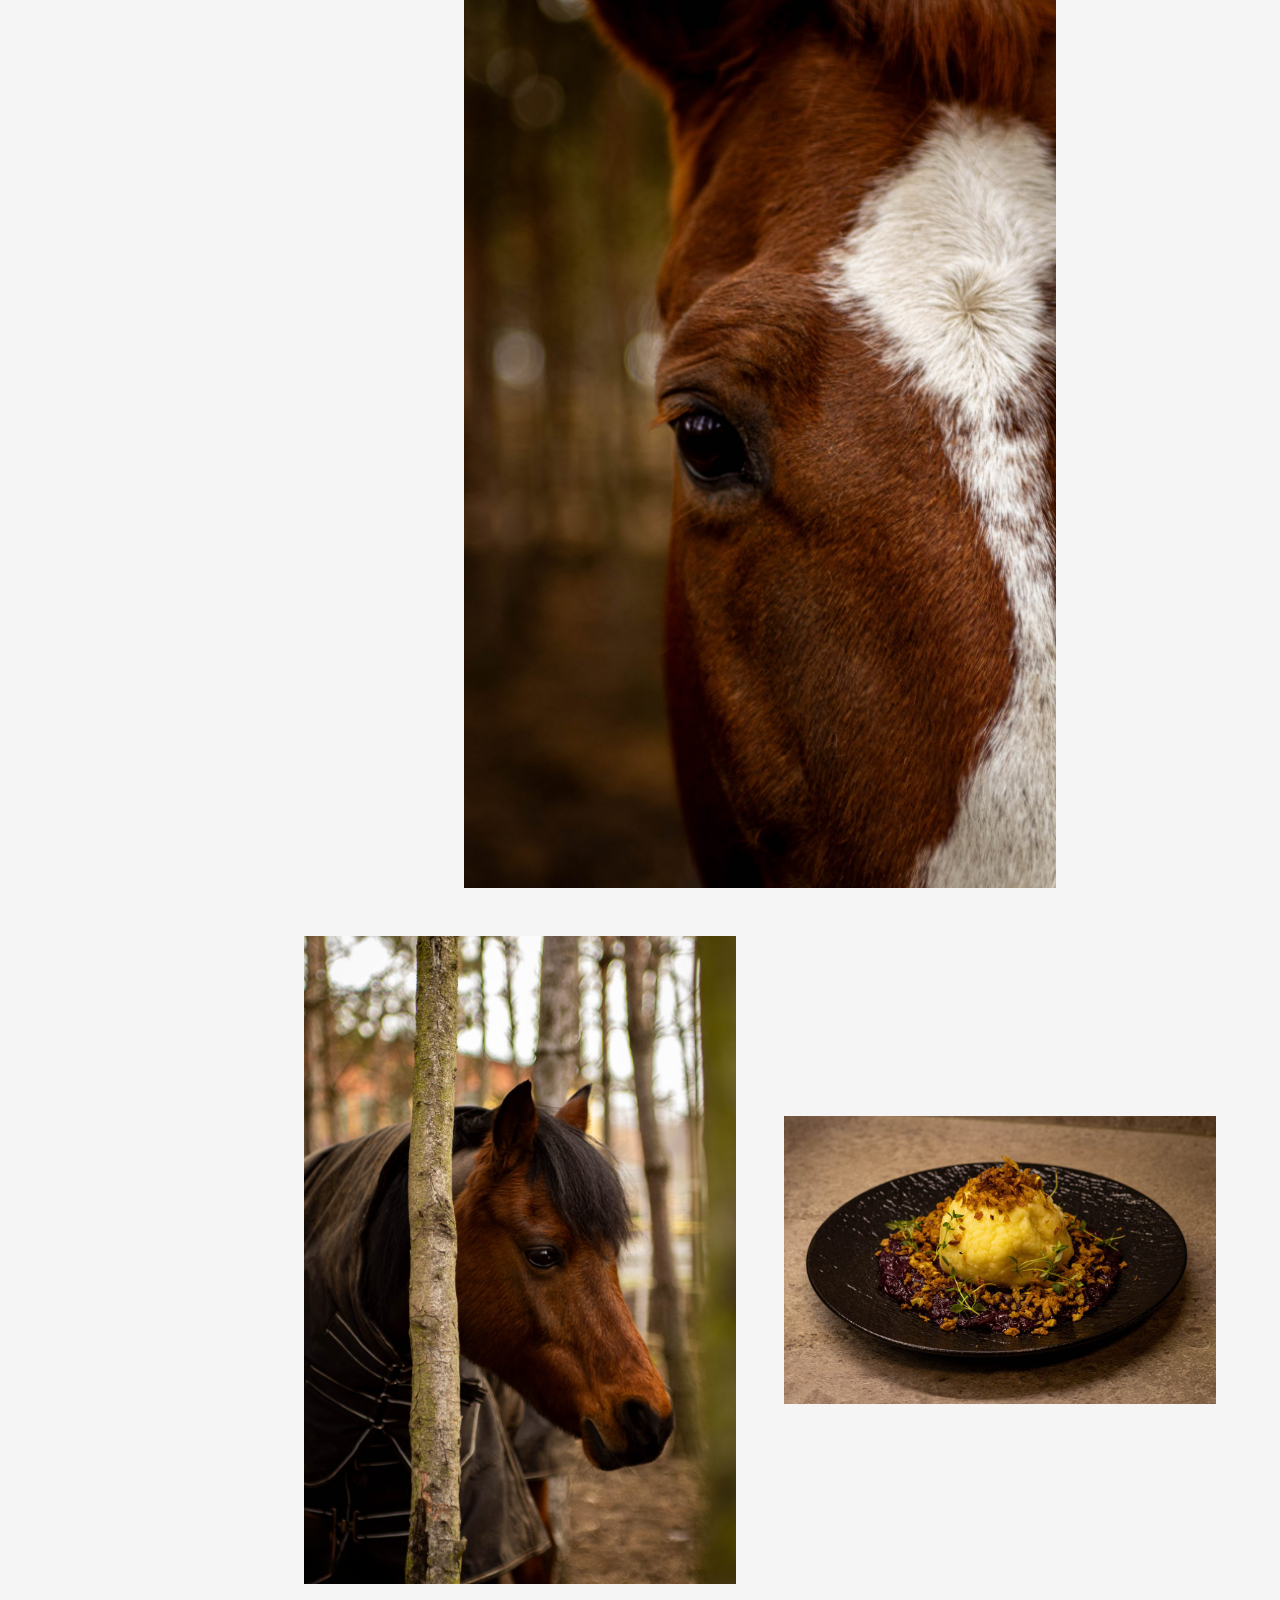
==== commit 7defecd7: "Lokální úprava: jméno Michaela Špaňhelová, přímé načítání fotografií a české texty" ====
--- a/index.html
+++ b/index.html
@@ -1,10 +1,10 @@
 <!DOCTYPE html>
-<html lang="en">
+<html lang="cs">
 <head>
   <meta charset="UTF-8">
   <meta name="viewport" content="width=device-width, initial-scale=1.0">
-  <title>MIKKA - Photography</title>
-  <meta name="description" content="Minimal, avant-garde photography portfolio by Mikka Spanhelova.">
+  <title>Michaela Špaňhelová – Fotografie</title>
+  <meta name="description" content="Avantgardní fotografické portfolio – Michaela Špaňhelová.">
   
   <!-- Typography: Inter & Syne -->
   <link rel="preconnect" href="https://fonts.googleapis.com">
@@ -18,8 +18,8 @@
 
   <!-- Mobile Top Bar -->
   <header class="mobile-header">
-    <a href="index.html" class="mobile-brand">MIKKA</a>
-    <button class="burger-btn" aria-label="Toggle navigation menu" aria-expanded="false" type="button">
+    <a href="index.html" class="mobile-brand">Michaela Špaňhelová</a>
+    <button class="burger-btn" aria-label="Otevřít navigační menu" aria-expanded="false" type="button">
       <span class="burger-line"></span>
       <span class="burger-line"></span>
     </button>
@@ -45,7 +45,7 @@
   <aside class="sidebar">
     <div class="sidebar-top">
       <a href="index.html" class="brand-link">
-        <h1 class="brand-title">MIKKA</h1>
+        <h1 class="brand-title">Michaela<br>Špaňhelová</h1>
       </a>
       <nav class="sidebar-nav">
         <a href="index.html" class="nav-link active">Fotografie</a>
@@ -68,137 +68,137 @@
       
       <!-- 1. Large Spotlight (1 photo) -->
       <figure class="gallery-item landscape col-12" data-full="assets/photos/full/IMG_3573.jpg">
-        <img class="lazy-image" src="data:image/svg+xml,%3Csvg xmlns='http://www.w3.org/2000/svg' viewBox='0 0 3 2'%3E%3C/svg%3E" data-src="assets/photos/grid/IMG_3573.jpg" alt="Photography by Mikka - IMG_3573" width="1400" height="933">
+        <img class="lazy-image" src="assets/photos/grid/IMG_3573.jpg" loading="lazy" decoding="async" alt="Photography by Mikka - IMG_3573" width="1400" height="933">
       </figure>
 
       <!-- 2 & 3. Duo (2 photos side by side) -->
       <figure class="gallery-item landscape col-6" data-full="assets/photos/full/IMG_5307.jpg">
-        <img class="lazy-image" src="data:image/svg+xml,%3Csvg xmlns='http://www.w3.org/2000/svg' viewBox='0 0 3 2'%3E%3C/svg%3E" data-src="assets/photos/grid/IMG_5307.jpg" alt="Photography by Mikka - IMG_5307" width="1400" height="933">
+        <img class="lazy-image" src="assets/photos/grid/IMG_5307.jpg" loading="lazy" decoding="async" alt="Photography by Mikka - IMG_5307" width="1400" height="933">
       </figure>
 
       <figure class="gallery-item landscape col-6" data-full="assets/photos/full/IMG_5394.jpg">
-        <img class="lazy-image" src="data:image/svg+xml,%3Csvg xmlns='http://www.w3.org/2000/svg' viewBox='0 0 3 2'%3E%3C/svg%3E" data-src="assets/photos/grid/IMG_5394.jpg" alt="Photography by Mikka - IMG_5394" width="1400" height="933">
+        <img class="lazy-image" src="assets/photos/grid/IMG_5394.jpg" loading="lazy" decoding="async" alt="Photography by Mikka - IMG_5394" width="1400" height="933">
       </figure>
 
       <!-- 4. Large Spotlight (1 photo) -->
       <figure class="gallery-item portrait col-12" data-full="assets/photos/full/IMG_5448.jpg">
-        <img class="lazy-image" src="data:image/svg+xml,%3Csvg xmlns='http://www.w3.org/2000/svg' viewBox='0 0 2 3'%3E%3C/svg%3E" data-src="assets/photos/grid/IMG_5448.jpg" alt="Photography by Mikka - IMG_5448" width="933" height="1400">
+        <img class="lazy-image" src="assets/photos/grid/IMG_5448.jpg" loading="lazy" decoding="async" alt="Photography by Mikka - IMG_5448" width="933" height="1400">
       </figure>
 
       <!-- 5, 6, 7. Trio (3 photos side by side) -->
       <figure class="gallery-item landscape col-4" data-full="assets/photos/full/IMG_5694.jpg">
-        <img class="lazy-image" src="data:image/svg+xml,%3Csvg xmlns='http://www.w3.org/2000/svg' viewBox='0 0 3 2'%3E%3C/svg%3E" data-src="assets/photos/grid/IMG_5694.jpg" alt="Photography by Mikka - IMG_5694" width="1400" height="933">
+        <img class="lazy-image" src="assets/photos/grid/IMG_5694.jpg" loading="lazy" decoding="async" alt="Photography by Mikka - IMG_5694" width="1400" height="933">
       </figure>
 
       <figure class="gallery-item portrait col-4" data-full="assets/photos/full/IMG_6136.jpg">
-        <img class="lazy-image" src="data:image/svg+xml,%3Csvg xmlns='http://www.w3.org/2000/svg' viewBox='0 0 2 3'%3E%3C/svg%3E" data-src="assets/photos/grid/IMG_6136.jpg" alt="Photography by Mikka - IMG_6136" width="933" height="1400">
+        <img class="lazy-image" src="assets/photos/grid/IMG_6136.jpg" loading="lazy" decoding="async" alt="Photography by Mikka - IMG_6136" width="933" height="1400">
       </figure>
 
       <figure class="gallery-item landscape col-4" data-full="assets/photos/full/IMG_6313.jpg">
-        <img class="lazy-image" src="data:image/svg+xml,%3Csvg xmlns='http://www.w3.org/2000/svg' viewBox='0 0 3 2'%3E%3C/svg%3E" data-src="assets/photos/grid/IMG_6313.jpg" alt="Photography by Mikka - IMG_6313" width="1400" height="933">
+        <img class="lazy-image" src="assets/photos/grid/IMG_6313.jpg" loading="lazy" decoding="async" alt="Photography by Mikka - IMG_6313" width="1400" height="933">
       </figure>
 
       <!-- 8 & 9. Duo (2 photos side by side) -->
       <figure class="gallery-item landscape col-6" data-full="assets/photos/full/IMG_6654.jpg">
-        <img class="lazy-image" src="data:image/svg+xml,%3Csvg xmlns='http://www.w3.org/2000/svg' viewBox='0 0 3 2'%3E%3C/svg%3E" data-src="assets/photos/grid/IMG_6654.jpg" alt="Photography by Mikka - IMG_6654" width="1400" height="933">
+        <img class="lazy-image" src="assets/photos/grid/IMG_6654.jpg" loading="lazy" decoding="async" alt="Photography by Mikka - IMG_6654" width="1400" height="933">
       </figure>
 
       <figure class="gallery-item landscape col-6" data-full="assets/photos/full/IMG_6724.jpg">
-        <img class="lazy-image" src="data:image/svg+xml,%3Csvg xmlns='http://www.w3.org/2000/svg' viewBox='0 0 3 2'%3E%3C/svg%3E" data-src="assets/photos/grid/IMG_6724.jpg" alt="Photography by Mikka - IMG_6724" width="1400" height="933">
+        <img class="lazy-image" src="assets/photos/grid/IMG_6724.jpg" loading="lazy" decoding="async" alt="Photography by Mikka - IMG_6724" width="1400" height="933">
       </figure>
 
       <!-- 10. Large Spotlight (1 photo) -->
       <figure class="gallery-item landscape col-12" data-full="assets/photos/full/IMG_6732.jpg">
-        <img class="lazy-image" src="data:image/svg+xml,%3Csvg xmlns='http://www.w3.org/2000/svg' viewBox='0 0 3 2'%3E%3C/svg%3E" data-src="assets/photos/grid/IMG_6732.jpg" alt="Photography by Mikka - IMG_6732" width="1400" height="933">
+        <img class="lazy-image" src="assets/photos/grid/IMG_6732.jpg" loading="lazy" decoding="async" alt="Photography by Mikka - IMG_6732" width="1400" height="933">
       </figure>
 
       <!-- 11, 12, 13. Trio (3 photos side by side) -->
       <figure class="gallery-item landscape col-4" data-full="assets/photos/full/IMG_6738.jpg">
-        <img class="lazy-image" src="data:image/svg+xml,%3Csvg xmlns='http://www.w3.org/2000/svg' viewBox='0 0 3 2'%3E%3C/svg%3E" data-src="assets/photos/grid/IMG_6738.jpg" alt="Photography by Mikka - IMG_6738" width="1400" height="933">
+        <img class="lazy-image" src="assets/photos/grid/IMG_6738.jpg" loading="lazy" decoding="async" alt="Photography by Mikka - IMG_6738" width="1400" height="933">
       </figure>
 
       <figure class="gallery-item portrait col-4" data-full="assets/photos/full/IMG_6927.jpg">
-        <img class="lazy-image" src="data:image/svg+xml,%3Csvg xmlns='http://www.w3.org/2000/svg' viewBox='0 0 2 3'%3E%3C/svg%3E" data-src="assets/photos/grid/IMG_6927.jpg" alt="Photography by Mikka - IMG_6927" width="933" height="1400">
+        <img class="lazy-image" src="assets/photos/grid/IMG_6927.jpg" loading="lazy" decoding="async" alt="Photography by Mikka - IMG_6927" width="933" height="1400">
       </figure>
 
       <figure class="gallery-item landscape col-4" data-full="assets/photos/full/IMG_6962.jpg">
-        <img class="lazy-image" src="data:image/svg+xml,%3Csvg xmlns='http://www.w3.org/2000/svg' viewBox='0 0 3 2'%3E%3C/svg%3E" data-src="assets/photos/grid/IMG_6962.jpg" alt="Photography by Mikka - IMG_6962" width="1400" height="933">
+        <img class="lazy-image" src="assets/photos/grid/IMG_6962.jpg" loading="lazy" decoding="async" alt="Photography by Mikka - IMG_6962" width="1400" height="933">
       </figure>
 
       <!-- 14 & 15. Duo (2 photos side by side) -->
       <figure class="gallery-item portrait col-6" data-full="assets/photos/full/IMG_7765.jpg">
-        <img class="lazy-image" src="data:image/svg+xml,%3Csvg xmlns='http://www.w3.org/2000/svg' viewBox='0 0 2 3'%3E%3C/svg%3E" data-src="assets/photos/grid/IMG_7765.jpg" alt="Photography by Mikka - IMG_7765" width="933" height="1400">
+        <img class="lazy-image" src="assets/photos/grid/IMG_7765.jpg" loading="lazy" decoding="async" alt="Photography by Mikka - IMG_7765" width="933" height="1400">
       </figure>
 
       <figure class="gallery-item landscape col-6" data-full="assets/photos/full/IMG_7887.jpg">
-        <img class="lazy-image" src="data:image/svg+xml,%3Csvg xmlns='http://www.w3.org/2000/svg' viewBox='0 0 3 2'%3E%3C/svg%3E" data-src="assets/photos/grid/IMG_7887.jpg" alt="Photography by Mikka - IMG_7887" width="1400" height="933">
+        <img class="lazy-image" src="assets/photos/grid/IMG_7887.jpg" loading="lazy" decoding="async" alt="Photography by Mikka - IMG_7887" width="1400" height="933">
       </figure>
 
       <!-- 16. Large Spotlight (1 photo) -->
       <figure class="gallery-item landscape col-12" data-full="assets/photos/full/IMG_8225.jpg">
-        <img class="lazy-image" src="data:image/svg+xml,%3Csvg xmlns='http://www.w3.org/2000/svg' viewBox='0 0 3 2'%3E%3C/svg%3E" data-src="assets/photos/grid/IMG_8225.jpg" alt="Photography by Mikka - IMG_8225" width="1400" height="933">
+        <img class="lazy-image" src="assets/photos/grid/IMG_8225.jpg" loading="lazy" decoding="async" alt="Photography by Mikka - IMG_8225" width="1400" height="933">
       </figure>
 
       <!-- 17, 18, 19. Trio (3 photos side by side) -->
       <figure class="gallery-item portrait col-4" data-full="assets/photos/full/IMG_8557.jpg">
-        <img class="lazy-image" src="data:image/svg+xml,%3Csvg xmlns='http://www.w3.org/2000/svg' viewBox='0 0 2 3'%3E%3C/svg%3E" data-src="assets/photos/grid/IMG_8557.jpg" alt="Photography by Mikka - IMG_8557" width="933" height="1400">
+        <img class="lazy-image" src="assets/photos/grid/IMG_8557.jpg" loading="lazy" decoding="async" alt="Photography by Mikka - IMG_8557" width="933" height="1400">
       </figure>
 
       <figure class="gallery-item portrait col-4" data-full="assets/photos/full/IMG_9347.jpg">
-        <img class="lazy-image" src="data:image/svg+xml,%3Csvg xmlns='http://www.w3.org/2000/svg' viewBox='0 0 2 3'%3E%3C/svg%3E" data-src="assets/photos/grid/IMG_9347.jpg" alt="Photography by Mikka - IMG_9347" width="933" height="1400">
+        <img class="lazy-image" src="assets/photos/grid/IMG_9347.jpg" loading="lazy" decoding="async" alt="Photography by Mikka - IMG_9347" width="933" height="1400">
       </figure>
 
       <figure class="gallery-item portrait col-4" data-full="assets/photos/full/IMG_9410.jpg">
-        <img class="lazy-image" src="data:image/svg+xml,%3Csvg xmlns='http://www.w3.org/2000/svg' viewBox='0 0 2 3'%3E%3C/svg%3E" data-src="assets/photos/grid/IMG_9410.jpg" alt="Photography by Mikka - IMG_9410" width="933" height="1400">
+        <img class="lazy-image" src="assets/photos/grid/IMG_9410.jpg" loading="lazy" decoding="async" alt="Photography by Mikka - IMG_9410" width="933" height="1400">
       </figure>
 
       <!-- 20 & 21. Duo (2 photos side by side) -->
       <figure class="gallery-item portrait col-6" data-full="assets/photos/full/IMG_9422.jpg">
-        <img class="lazy-image" src="data:image/svg+xml,%3Csvg xmlns='http://www.w3.org/2000/svg' viewBox='0 0 2 3'%3E%3C/svg%3E" data-src="assets/photos/grid/IMG_9422.jpg" alt="Photography by Mikka - IMG_9422" width="933" height="1400">
+        <img class="lazy-image" src="assets/photos/grid/IMG_9422.jpg" loading="lazy" decoding="async" alt="Photography by Mikka - IMG_9422" width="933" height="1400">
       </figure>
 
       <figure class="gallery-item portrait col-6" data-full="assets/photos/full/IMG_9458.jpg">
-        <img class="lazy-image" src="data:image/svg+xml,%3Csvg xmlns='http://www.w3.org/2000/svg' viewBox='0 0 2 3'%3E%3C/svg%3E" data-src="assets/photos/grid/IMG_9458.jpg" alt="Photography by Mikka - IMG_9458" width="933" height="1400">
+        <img class="lazy-image" src="assets/photos/grid/IMG_9458.jpg" loading="lazy" decoding="async" alt="Photography by Mikka - IMG_9458" width="933" height="1400">
       </figure>
 
       <!-- 22. Large Spotlight (1 photo) -->
       <figure class="gallery-item portrait col-12" data-full="assets/photos/full/IMG_9806.jpg">
-        <img class="lazy-image" src="data:image/svg+xml,%3Csvg xmlns='http://www.w3.org/2000/svg' viewBox='0 0 2 3'%3E%3C/svg%3E" data-src="assets/photos/grid/IMG_9806.jpg" alt="Photography by Mikka - IMG_9806" width="933" height="1400">
+        <img class="lazy-image" src="assets/photos/grid/IMG_9806.jpg" loading="lazy" decoding="async" alt="Photography by Mikka - IMG_9806" width="933" height="1400">
       </figure>
 
       <!-- 23 & 24. Duo (2 photos side by side) -->
       <figure class="gallery-item portrait col-6" data-full="assets/photos/full/IMG_9862.jpg">
-        <img class="lazy-image" src="data:image/svg+xml,%3Csvg xmlns='http://www.w3.org/2000/svg' viewBox='0 0 2 3'%3E%3C/svg%3E" data-src="assets/photos/grid/IMG_9862.jpg" alt="Photography by Mikka - IMG_9862" width="933" height="1400">
+        <img class="lazy-image" src="assets/photos/grid/IMG_9862.jpg" loading="lazy" decoding="async" alt="Photography by Mikka - IMG_9862" width="933" height="1400">
       </figure>
 
       <figure class="gallery-item landscape col-6" data-full="assets/photos/full/IMG_9884.jpg">
-        <img class="lazy-image" src="data:image/svg+xml,%3Csvg xmlns='http://www.w3.org/2000/svg' viewBox='0 0 3 2'%3E%3C/svg%3E" data-src="assets/photos/grid/IMG_9884.jpg" alt="Photography by Mikka - IMG_9884" width="1400" height="933">
+        <img class="lazy-image" src="assets/photos/grid/IMG_9884.jpg" loading="lazy" decoding="async" alt="Photography by Mikka - IMG_9884" width="1400" height="933">
       </figure>
 
     </div>
   </main>
 
   <!-- Fullscreen Lightbox Overlay -->
-  <div id="lightbox" class="lightbox" aria-hidden="true" role="dialog" aria-label="Photo Lightbox">
+  <div id="lightbox" class="lightbox" aria-hidden="true" role="dialog" aria-label="Detail fotografie">
     <div class="lightbox-backdrop"></div>
-    <button class="lightbox-close" aria-label="Close Lightbox" type="button">
+    <button class="lightbox-close" aria-label="Zavřít detail" type="button">
       <svg viewBox="0 0 24 24" width="24" height="24">
         <line x1="18" y1="6" x2="6" y2="18" stroke="#ffffff" stroke-width="1.5" stroke-linecap="round"/>
         <line x1="6" y1="6" x2="18" y2="18" stroke="#ffffff" stroke-width="1.5" stroke-linecap="round"/>
       </svg>
     </button>
-    <button class="lightbox-nav lightbox-prev" aria-label="Previous Photo" type="button">
+    <button class="lightbox-nav lightbox-prev" aria-label="Předchozí fotografie" type="button">
       <svg viewBox="0 0 24 24" width="28" height="28">
         <polyline points="15 18 9 12 15 6" stroke="#ffffff" stroke-width="1.5" fill="none" stroke-linecap="round" stroke-linejoin="round"/>
       </svg>
     </button>
-    <button class="lightbox-nav lightbox-next" aria-label="Next Photo" type="button">
+    <button class="lightbox-nav lightbox-next" aria-label="Další fotografie" type="button">
       <svg viewBox="0 0 24 24" width="28" height="28">
         <polyline points="9 6 15 12 9 18" stroke="#ffffff" stroke-width="1.5" fill="none" stroke-linecap="round" stroke-linejoin="round"/>
       </svg>
     </button>
     <div class="lightbox-content">
-      <img id="lightbox-img" src="" alt="Expanded photography preview">
+      <img id="lightbox-img" src="" alt="Detail zvětšené fotografie">
       <div class="lightbox-counter" id="lightbox-counter">01 / 24</div>
     </div>
   </div>
--- a/css/style.css
+++ b/css/style.css
@@ -124,11 +124,11 @@
 .brand-title {
   font-family: var(--font-heading);
   font-weight: 800;
-  font-size: 1.5rem;
-  letter-spacing: 0.18em;
+  font-size: 1.15rem;
+  letter-spacing: 0.1em;
   text-transform: uppercase;
   color: var(--text-primary);
-  line-height: 1;
+  line-height: 1.35;
 }
 
 .sidebar-nav {
@@ -270,7 +270,7 @@
   object-fit: cover;
   display: block;
   transition: transform var(--duration-slow) var(--ease-editorial), opacity var(--duration-normal) ease;
-  opacity: 0;
+  opacity: 1;
 }
 
 .gallery-item img.is-loaded {
@@ -302,8 +302,18 @@
   letter-spacing: -0.02em;
   line-height: 1.1;
   text-transform: uppercase;
-  margin-bottom: 32px;
-  color: var(--text-primary);
+  margin-bottom: 12px;
+  color: var(--text-primary);
+}
+
+.info-author {
+  font-family: var(--font-heading);
+  font-weight: 700;
+  font-size: 1.35rem;
+  letter-spacing: 0.08em;
+  text-transform: uppercase;
+  color: var(--text-muted);
+  margin-bottom: 36px;
 }
 
 .info-text {
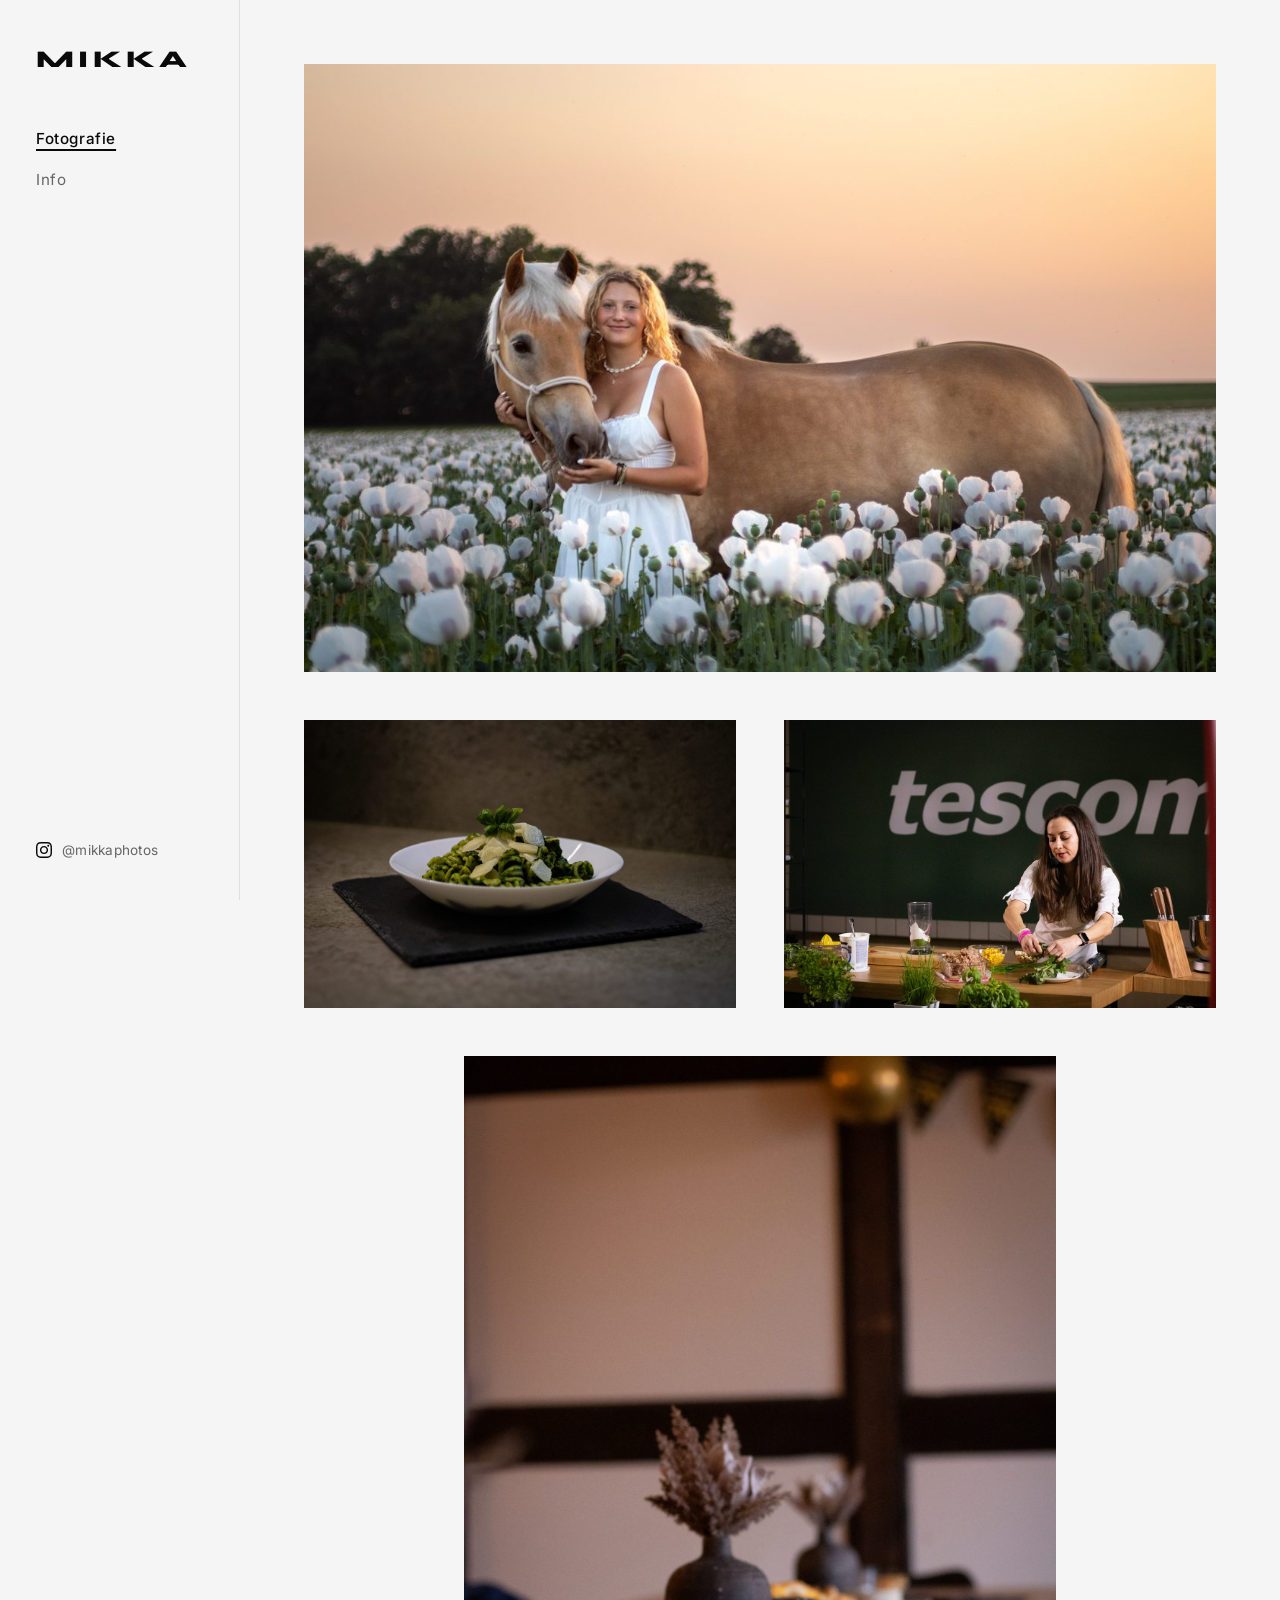
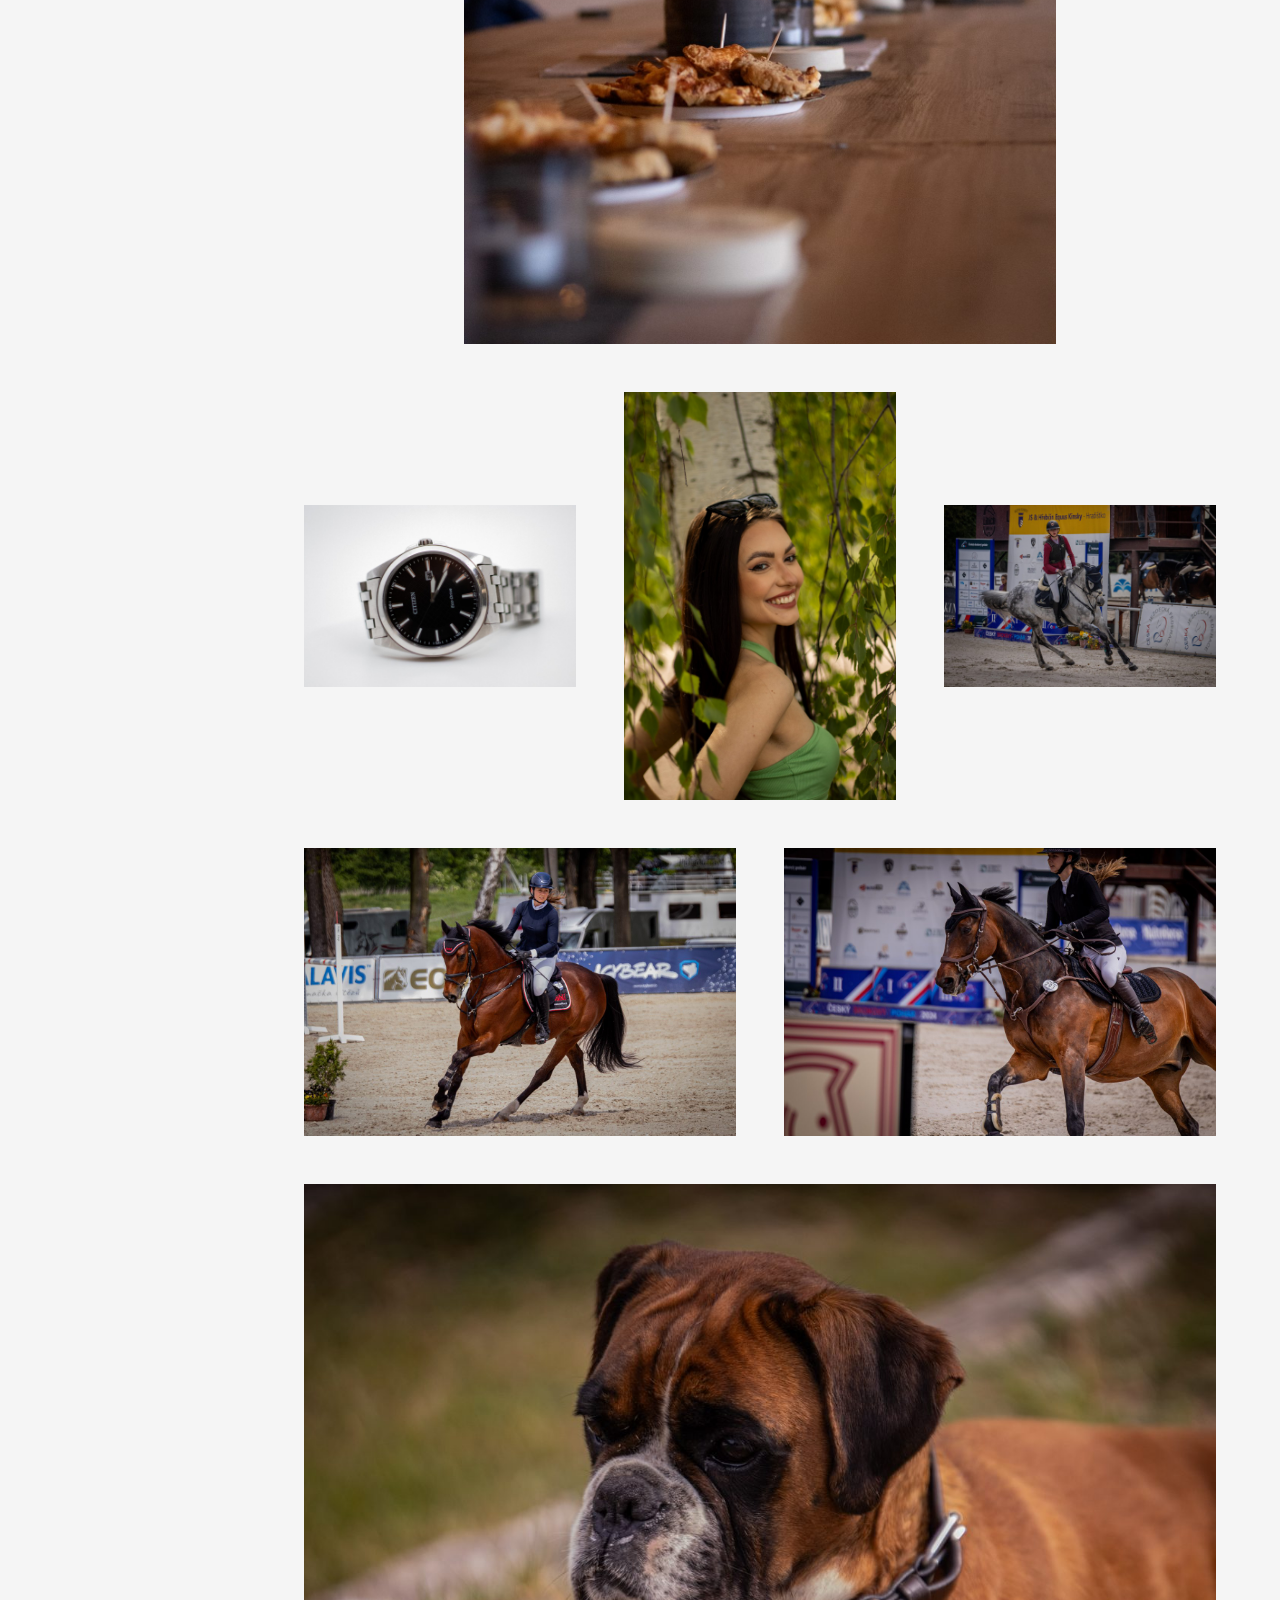
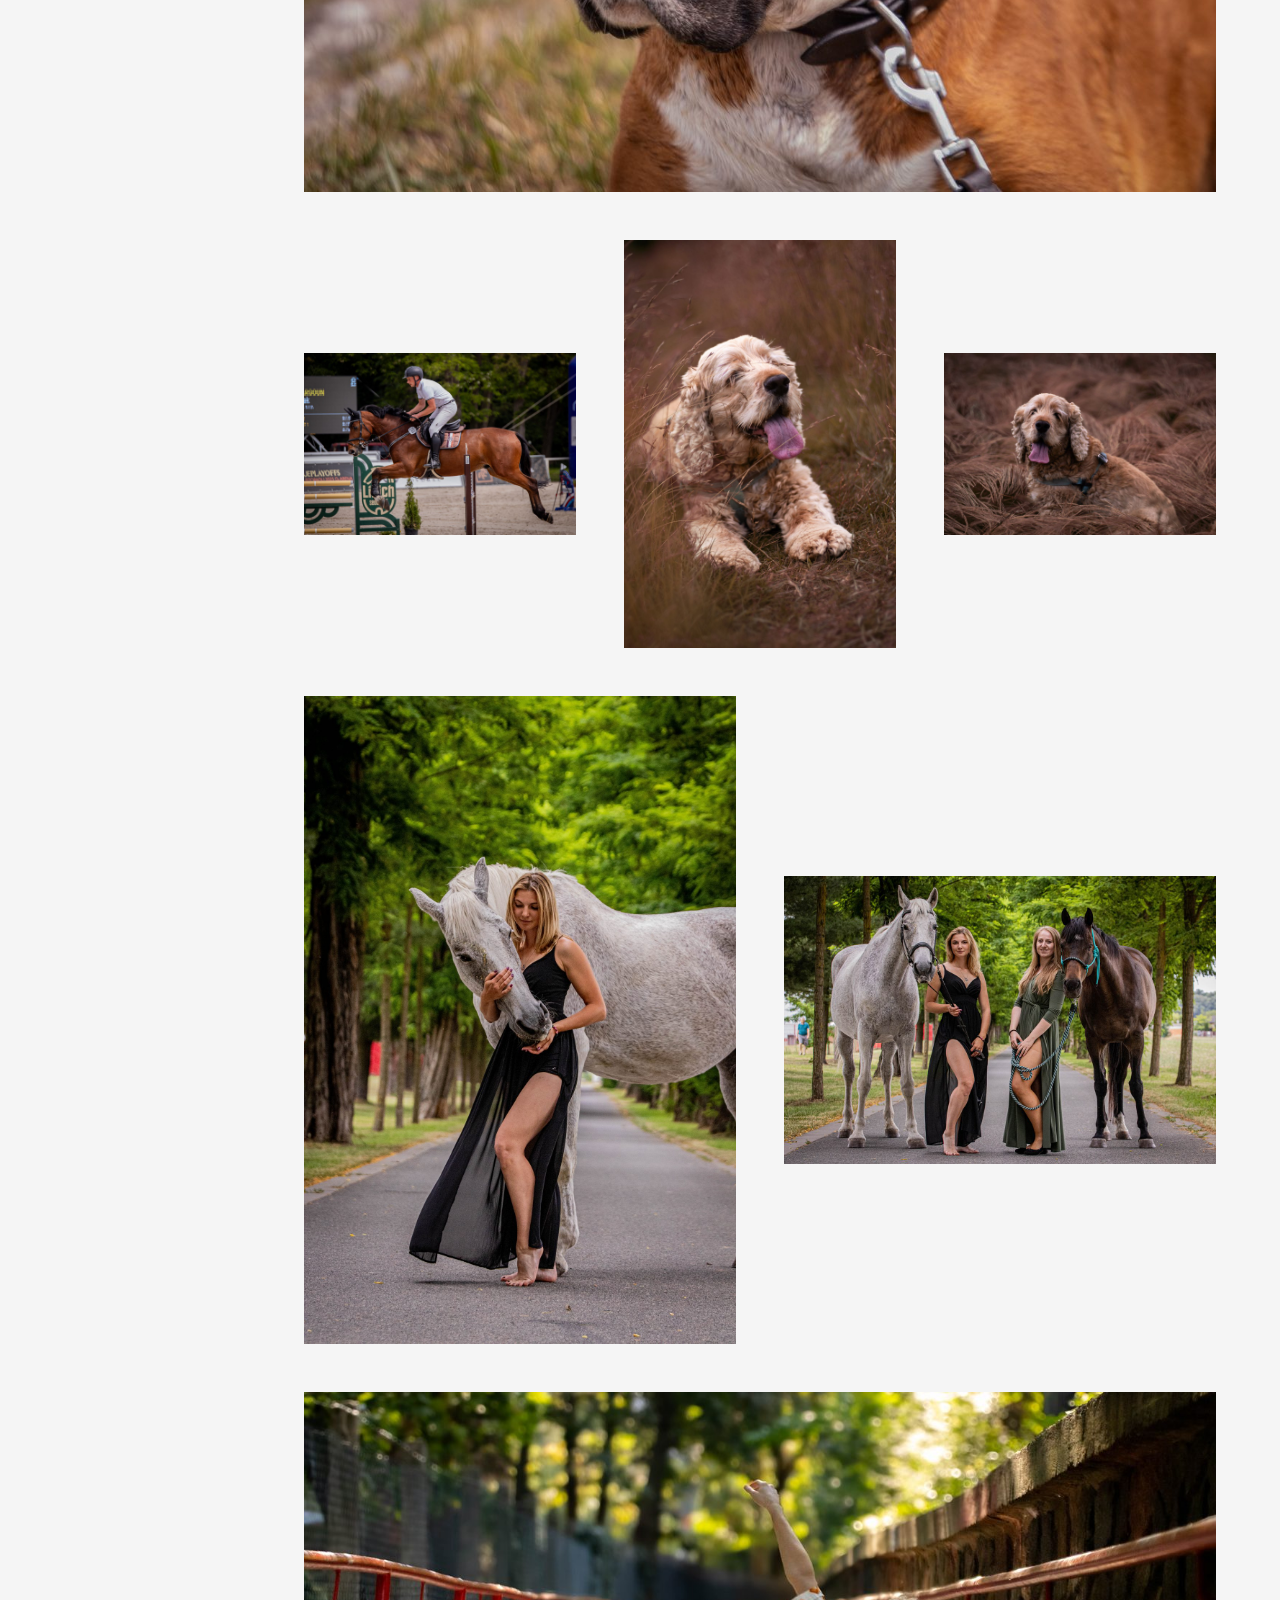
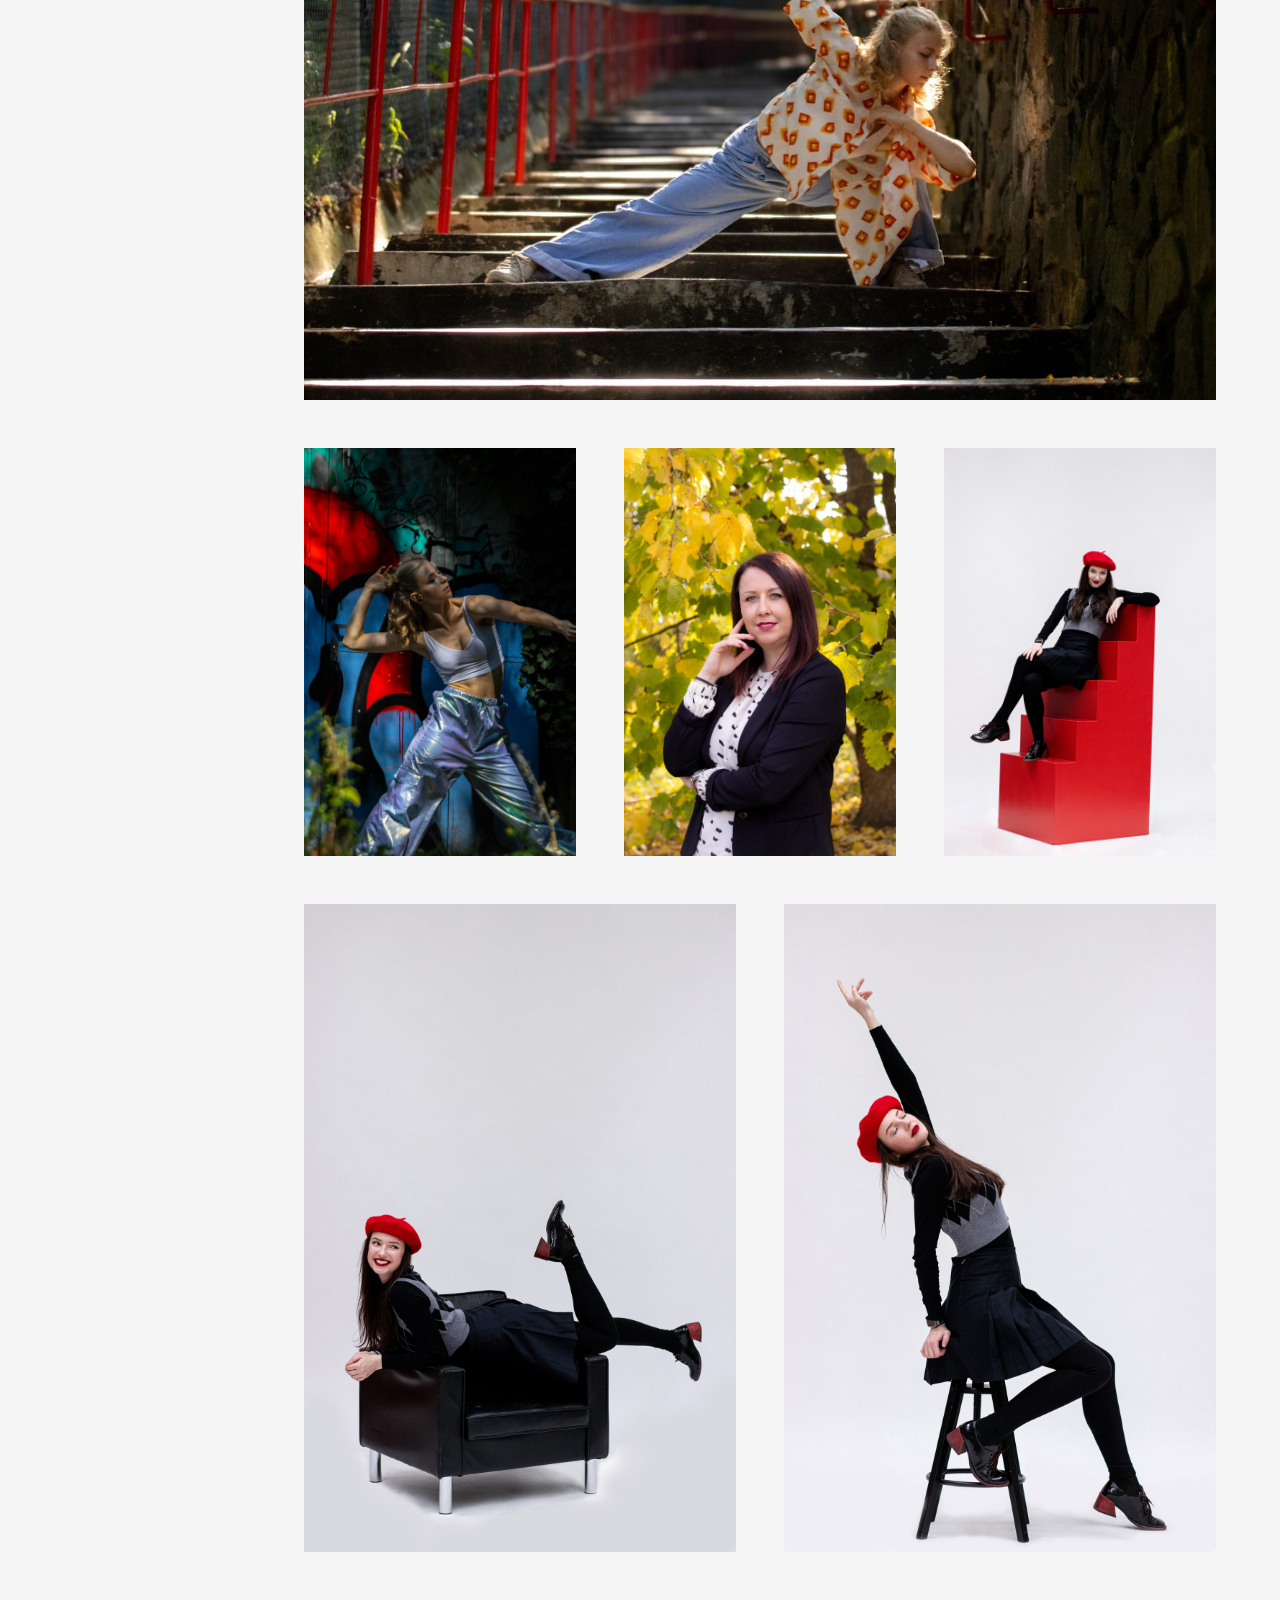
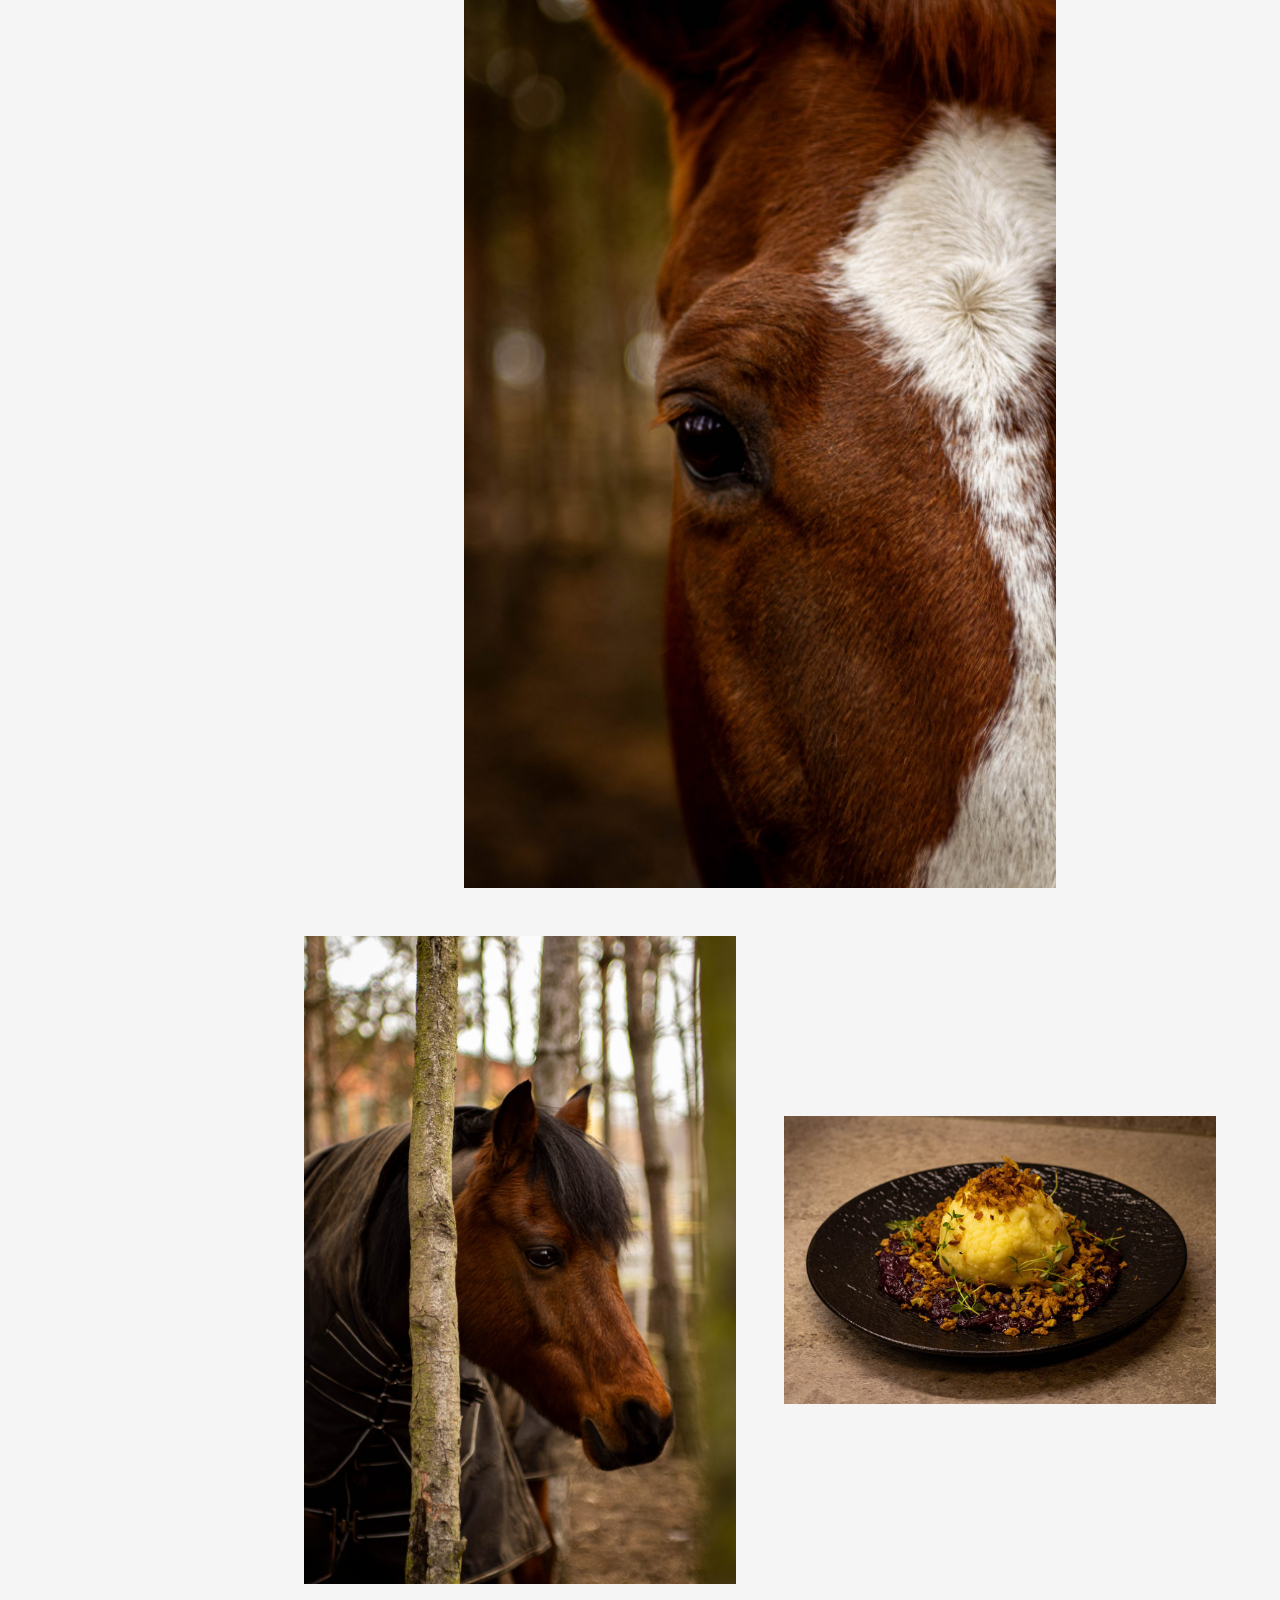
==== commit b5758e3b: "Navrácení loga v rohu na Mikka" ====
--- a/index.html
+++ b/index.html
@@ -18,7 +18,7 @@
 
   <!-- Mobile Top Bar -->
   <header class="mobile-header">
-    <a href="index.html" class="mobile-brand">Michaela Špaňhelová</a>
+    <a href="index.html" class="mobile-brand">Mikka</a>
     <button class="burger-btn" aria-label="Otevřít navigační menu" aria-expanded="false" type="button">
       <span class="burger-line"></span>
       <span class="burger-line"></span>
@@ -45,7 +45,7 @@
   <aside class="sidebar">
     <div class="sidebar-top">
       <a href="index.html" class="brand-link">
-        <h1 class="brand-title">Michaela<br>Špaňhelová</h1>
+        <h1 class="brand-title">Mikka</h1>
       </a>
       <nav class="sidebar-nav">
         <a href="index.html" class="nav-link active">Fotografie</a>
--- a/css/style.css
+++ b/css/style.css
@@ -124,11 +124,11 @@
 .brand-title {
   font-family: var(--font-heading);
   font-weight: 800;
-  font-size: 1.15rem;
-  letter-spacing: 0.1em;
+  font-size: 1.5rem;
+  letter-spacing: 0.18em;
   text-transform: uppercase;
   color: var(--text-primary);
-  line-height: 1.35;
+  line-height: 1;
 }
 
 .sidebar-nav {
